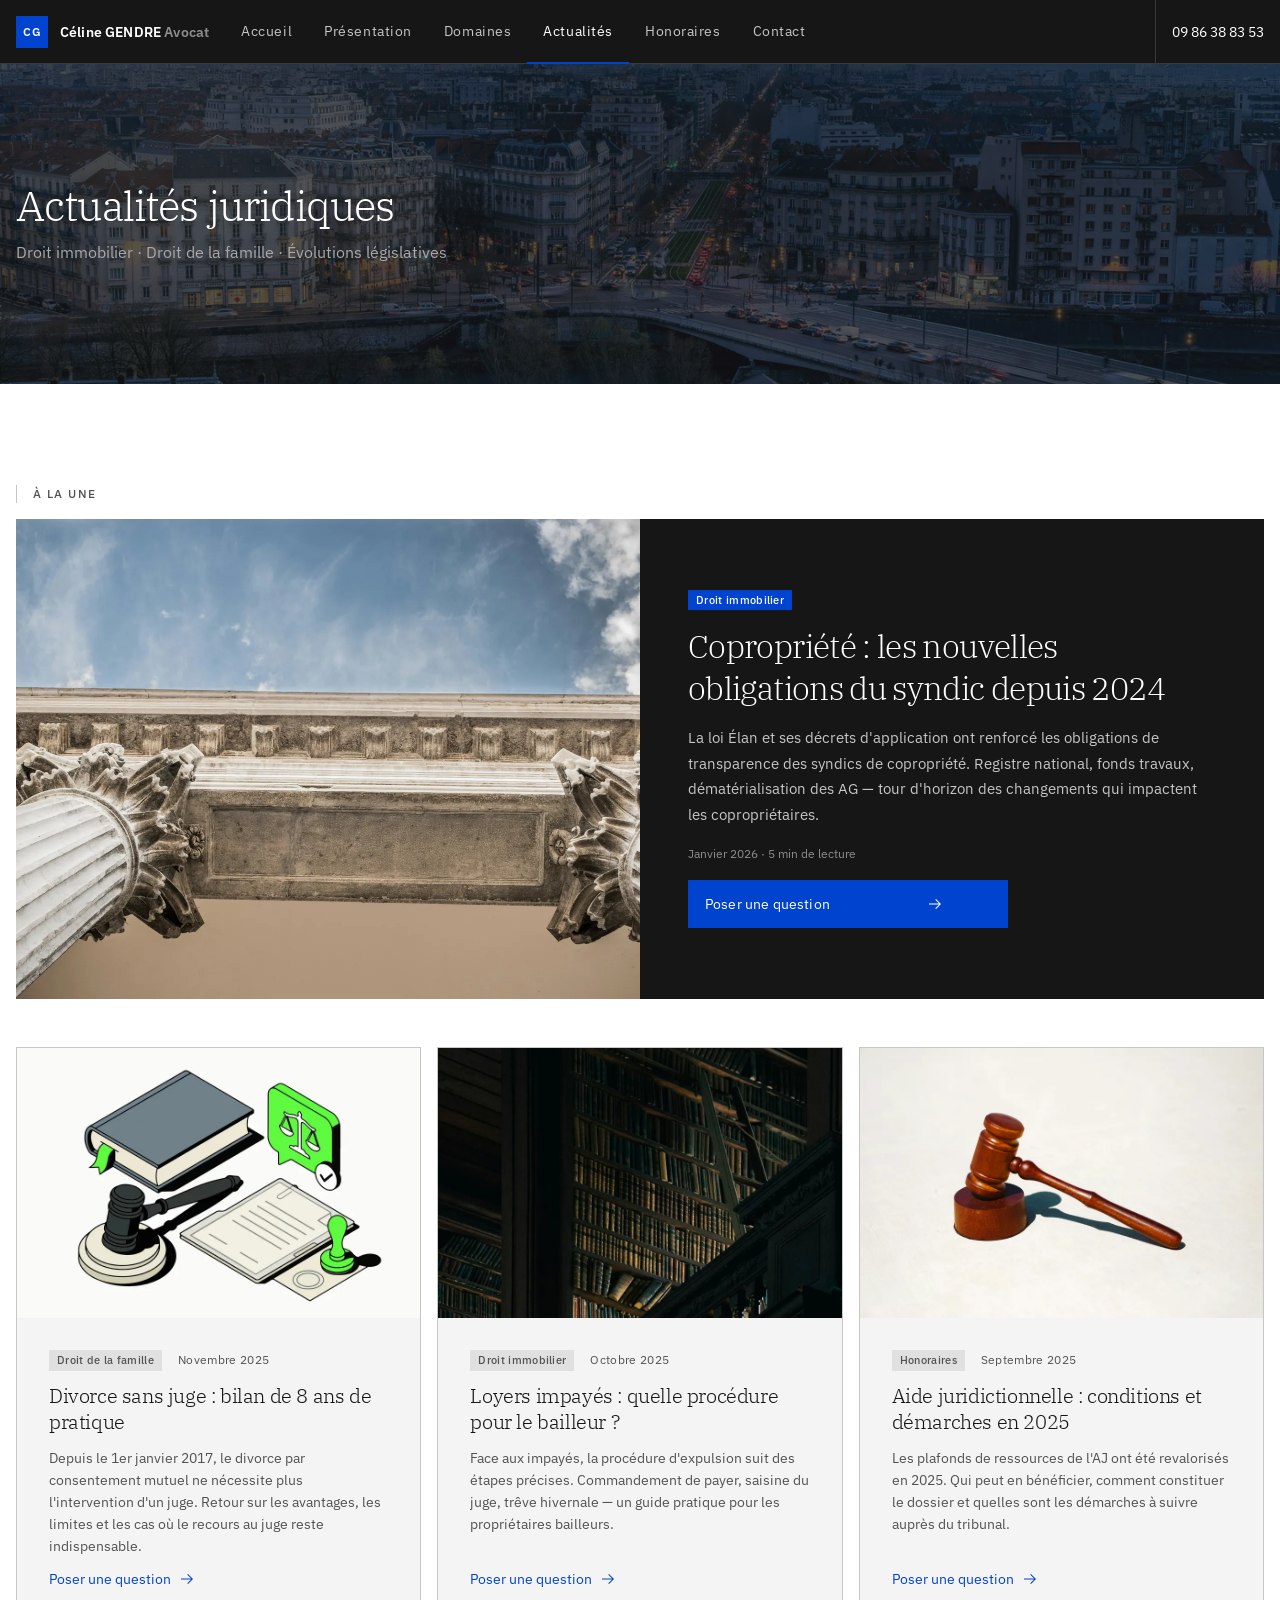
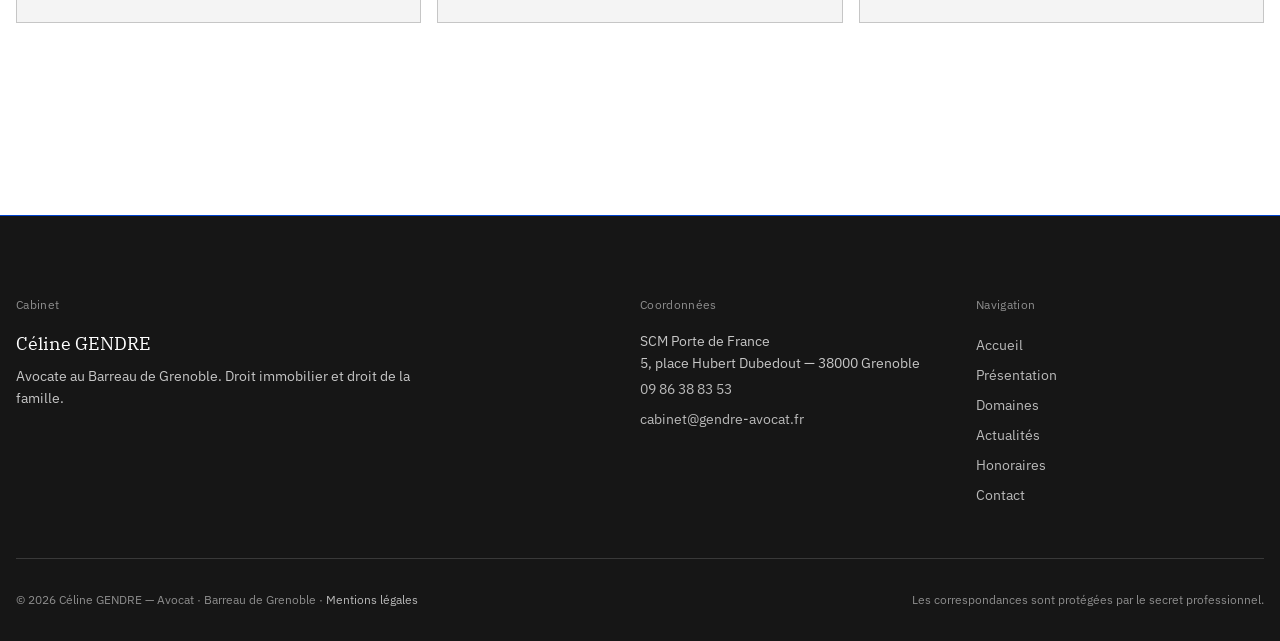
==== actualites.html @ 1b3a1e95 "fix(a11y): audit pass 2 — P0/P1/P2/P3 fixes [P0] carbon.css: .cds-footer__col h4 → h3 (footer headin" ====
<!DOCTYPE html>
<html lang="fr">
<head>
<meta charset="UTF-8" />
<meta name="viewport" content="width=device-width, initial-scale=1" />
<title>Actualités — Cabinet Céline GENDRE</title>
<meta name="description" content="Actualités juridiques du Cabinet Céline GENDRE : droit immobilier, droit de la famille, évolutions législatives." />
<link rel="canonical" href="https://gendre-avocat.fr/actualites.html" />
<meta property="og:type" content="website" />
<meta property="og:url" content="https://gendre-avocat.fr/actualites.html" />
<meta property="og:title" content="Actualités — Cabinet Céline GENDRE" />
<meta property="og:description" content="Actualités juridiques du Cabinet Céline GENDRE : droit immobilier, droit de la famille, évolutions législatives." />
<meta property="og:image" content="https://gendre-avocat.fr/assets/images/image-5.webp" />
<meta name="twitter:card" content="summary_large_image" />
<link rel="preload" as="image" href="assets/images/image-4.webp" fetchpriority="high" />
<link rel="stylesheet" href="assets/carbon.css" />
<style>
  .page-hero { position:relative; background-image:url('assets/images/image-4.webp'); background-size:cover; background-position:center; color:var(--text-on-color); min-height:320px; display:flex; align-items:center; padding:var(--sp-09) 0; }
  .page-hero::before { content:''; position:absolute; inset:0; background:rgba(22,22,22,0.72); /* overlay — pas de token disponible */ }
  .page-hero > .cds-container { position:relative; z-index:1; }
  @media (max-width:671px){ .page-hero { min-height:200px; } }
  .page-hero__title { font-family:'IBM Plex Serif', Georgia, serif; font-size: clamp(28px, 5vw, 42px); line-height:1.15; font-weight:300; color:var(--text-on-color); margin-bottom:var(--sp-03); }
  .page-hero__subtitle { font-size:16px; color:var(--text-placeholder); }

  /* ---- Liste articles ---- */
  .actu-section { padding: var(--sp-12) 0; }

  .actu-grid {
    display: grid;
    grid-template-columns: 1fr;
    gap: var(--sp-05);
  }
  @media (min-width: 672px) { .actu-grid { grid-template-columns: 1fr 1fr; } }
  @media (min-width: 1056px) { .actu-grid { grid-template-columns: repeat(3, 1fr); } }

  .actu-card {
    background: var(--layer-01);
    border: 1px solid var(--border-subtle);
    display: flex;
    flex-direction: column;
    text-decoration: none;
    color: var(--text-primary);
    transition: background-color 110ms cubic-bezier(0.2,0,.38,.9);
  }
  .actu-card:hover { background: var(--layer-hover-01); color: var(--text-primary); text-decoration: none; }

  .actu-card__img {
    width: 100%;
    aspect-ratio: 16/9;
    object-fit: cover;
    display: block;
  }
  .actu-card__body { padding: var(--sp-07); display: flex; flex-direction: column; flex: 1; gap: var(--sp-04); }
  .actu-card__meta {
    display: flex;
    align-items: center;
    gap: var(--sp-05);
    font-size: 12px;
    color: var(--text-secondary);
    letter-spacing: 0.32px;
  }
  .actu-card__tag {
    display: inline-block;
    padding: 2px var(--sp-03);
    background: var(--layer-selected-01);
    font-size: 11px;
    letter-spacing: 0.32px;
    color: var(--text-secondary);
    font-weight: 500;
  }
  .actu-card__title {
    font-family: 'IBM Plex Serif', Georgia, serif;
    font-size: 20px;
    font-weight: 300;
    line-height: 1.3;
    color: var(--text-primary);
  }
  .actu-card__excerpt {
    font-size: 14px;
    line-height: 22px;
    color: var(--text-secondary);
    flex: 1;
  }
  .actu-card__link {
    display: inline-flex;
    align-items: center;
    gap: var(--sp-03);
    font-size: 14px;
    color: var(--interactive);
    margin-top: auto;
  }
  .actu-card__link svg { transition: transform 110ms cubic-bezier(0.2,0,.38,.9); }
  .actu-card:hover .actu-card__link svg { transform: translateX(4px); }

  /* ---- Article vedette ---- */
  .actu-featured {
    background: var(--header-bg);
    color: var(--text-on-color);
    display: grid;
    grid-template-columns: 1fr;
    margin-bottom: var(--sp-09);
  }
  @media (min-width: 1056px) {
    .actu-featured { grid-template-columns: 1fr 1fr; }
  }
  .actu-featured__img { width: 100%; aspect-ratio: 4/3; object-fit: cover; display: block; }
  .actu-featured__body {
    padding: var(--sp-09);
    display: flex;
    flex-direction: column;
    gap: var(--sp-05);
    justify-content: center;
  }
  .actu-featured__tag {
    display: inline-block;
    padding: 2px var(--sp-03);
    background: var(--interactive);
    font-size: 11px;
    letter-spacing: 0.32px;
    color: var(--text-on-color);
    font-weight: 500;
    width: fit-content;
  }
  .actu-featured__title {
    font-family: 'IBM Plex Serif', Georgia, serif;
    font-size: clamp(22px, 3vw, 32px);
    font-weight: 300;
    line-height: 1.3;
    color: var(--text-on-color);
  }
  .actu-featured__excerpt { font-size: 15px; line-height: 1.7; color: var(--on-dark-mute); }
  .actu-featured__meta { font-size: 12px; color: var(--on-dark-subtle); }
</style>
</head>
<body>

<a href="#main-content" class="sr-only focusable">Aller au contenu principal</a>

<header class="cds-header">
  <div class="cds-header__inner">
    <a class="cds-header__brand" href="index.html">
      <span class="cds-header__brand-mark" aria-hidden="true"></span>
      <span>Céline GENDRE&nbsp;<span style="color:var(--on-dark-subtle);">Avocat</span></span>
    </a>
    <button class="cds-header__menu-toggle" data-menu-toggle aria-label="Menu" aria-expanded="false">
      <svg width="20" height="20" viewBox="0 0 32 32" fill="currentColor"><rect x="4" y="8" width="24" height="2"/><rect x="4" y="15" width="24" height="2"/><rect x="4" y="22" width="24" height="2"/></svg>
    </button>
    <nav class="cds-header__nav">
      <a href="index.html">Accueil</a>
      <a href="presentation.html">Présentation</a>
      <a href="domaines.html">Domaines</a>
      <a href="actualites.html" aria-current="page">Actualités</a>
      <a href="honoraires.html">Honoraires</a>
      <a href="contact.html">Contact</a>
    </nav>
    <div class="cds-header__spacer"></div>
    <a class="cds-header__action" href="tel:+33986388353"><span style="font-variant-numeric:tabular-nums;">09 86 38 83 53</span></a>
  </div>
</header>

<main id="main-content">

  <section class="page-hero">
    <div class="cds-container">
      <h1 class="page-hero__title">Actualités juridiques</h1>
      <p class="page-hero__subtitle">Droit immobilier · Droit de la famille · Évolutions législatives</p>
    </div>
  </section>

  <section class="actu-section">
    <div class="cds-container">
      <span class="cds-eyebrow">À la une</span>

      <!-- Article vedette -->
      <article class="actu-featured">
        <img class="actu-featured__img" src="assets/images/image-6.webp" alt="Réforme du droit de la copropriété" width="640" height="480" loading="eager" />
        <div class="actu-featured__body">
          <span class="actu-featured__tag">Droit immobilier</span>
          <h2 class="actu-featured__title">Copropriété : les nouvelles obligations du syndic depuis 2024</h2>
          <p class="actu-featured__excerpt">La loi Élan et ses décrets d'application ont renforcé les obligations de transparence des syndics de copropriété. Registre national, fonds travaux, dématérialisation des AG — tour d'horizon des changements qui impactent les copropriétaires.</p>
          <p class="actu-featured__meta">Janvier 2026 · 5 min de lecture</p>
          <a class="cds-btn cds-btn--primary" href="contact.html">
            Poser une question
            <svg class="cds-btn__icon" viewBox="0 0 32 32" fill="currentColor"><path d="M18 6l-1.43 1.39L24.15 15H4v2h20.15l-7.58 7.61L18 26l10-10z"/></svg>
          </a>
        </div>
      </article>

      <!-- Grille articles -->
      <div class="actu-grid">
        <article class="actu-card">
          <img class="actu-card__img" src="assets/images/image-1.webp" alt="Divorce par consentement mutuel" width="480" height="270" loading="lazy" />
          <div class="actu-card__body">
            <div class="actu-card__meta">
              <span class="actu-card__tag">Droit de la famille</span>
              <span>Novembre 2025</span>
            </div>
            <h3 class="actu-card__title">Divorce sans juge : bilan de 8 ans de pratique</h3>
            <p class="actu-card__excerpt">Depuis le 1er janvier 2017, le divorce par consentement mutuel ne nécessite plus l'intervention d'un juge. Retour sur les avantages, les limites et les cas où le recours au juge reste indispensable.</p>
            <a class="actu-card__link" href="contact.html">
              Poser une question
              <svg width="16" height="16" viewBox="0 0 32 32" fill="currentColor"><path d="M18 6l-1.43 1.39L24.15 15H4v2h20.15l-7.58 7.61L18 26l10-10z"/></svg>
            </a>
          </div>
        </article>

        <article class="actu-card">
          <img class="actu-card__img" src="assets/images/image-2.webp" alt="Loyers impayés et expulsion" width="480" height="270" loading="lazy" />
          <div class="actu-card__body">
            <div class="actu-card__meta">
              <span class="actu-card__tag">Droit immobilier</span>
              <span>Octobre 2025</span>
            </div>
            <h3 class="actu-card__title">Loyers impayés : quelle procédure pour le bailleur ?</h3>
            <p class="actu-card__excerpt">Face aux impayés, la procédure d'expulsion suit des étapes précises. Commandement de payer, saisine du juge, trêve hivernale — un guide pratique pour les propriétaires bailleurs.</p>
            <a class="actu-card__link" href="contact.html">
              Poser une question
              <svg width="16" height="16" viewBox="0 0 32 32" fill="currentColor"><path d="M18 6l-1.43 1.39L24.15 15H4v2h20.15l-7.58 7.61L18 26l10-10z"/></svg>
            </a>
          </div>
        </article>

        <article class="actu-card">
          <img class="actu-card__img" src="assets/images/image-7.webp" alt="Aide juridictionnelle" width="480" height="270" loading="lazy" />
          <div class="actu-card__body">
            <div class="actu-card__meta">
              <span class="actu-card__tag">Honoraires</span>
              <span>Septembre 2025</span>
            </div>
            <h3 class="actu-card__title">Aide juridictionnelle : conditions et démarches en 2025</h3>
            <p class="actu-card__excerpt">Les plafonds de ressources de l'AJ ont été revalorisés en 2025. Qui peut en bénéficier, comment constituer le dossier et quelles sont les démarches à suivre auprès du tribunal.</p>
            <a class="actu-card__link" href="contact.html">
              Poser une question
              <svg width="16" height="16" viewBox="0 0 32 32" fill="currentColor"><path d="M18 6l-1.43 1.39L24.15 15H4v2h20.15l-7.58 7.61L18 26l10-10z"/></svg>
            </a>
          </div>
        </article>
      </div>
    </div>
  </section>

</main>

<footer class="cds-footer">
  <div class="cds-container">
    <div class="cds-footer__grid">
      <div class="cds-footer__col">
        <h3>Cabinet</h3>
        <div class="cds-footer__brand-name">Céline GENDRE</div>
        <p class="cds-footer__tagline">Avocate au Barreau de Grenoble. Droit immobilier et droit de la famille.</p>
      </div>
      <div class="cds-footer__col">
        <h3>Coordonnées</h3>
        <ul>
          <li>SCM Porte de France</li>
          <li>5, place Hubert Dubedout — 38000 Grenoble</li>
          <li><a href="tel:+33986388353">09 86 38 83 53</a></li>
          <li><a href="mailto:cabinet@gendre-avocat.fr">cabinet@gendre-avocat.fr</a></li>
        </ul>
      </div>
      <div class="cds-footer__col">
        <h3>Navigation</h3>
        <nav aria-label="Navigation secondaire">
          <ul>
            <li><a href="index.html">Accueil</a></li>
            <li><a href="presentation.html">Présentation</a></li>
            <li><a href="domaines.html">Domaines</a></li>
            <li><a href="actualites.html">Actualités</a></li>
            <li><a href="honoraires.html">Honoraires</a></li>
            <li><a href="contact.html">Contact</a></li>
          </ul>
        </nav>
      </div>
    </div>
    <div class="cds-footer__bottom">
      <span>© 2026 Céline GENDRE — Avocat · Barreau de Grenoble · <a href="mentions-legales.html">Mentions légales</a></span>
      <span>Les correspondances sont protégées par le secret professionnel.</span>
    </div>
  </div>
</footer>

<script src="assets/site.js"></script>
</body>
</html>
---- assets/carbon.css ----
/* =========================================================
   IBM Carbon — tokens & primitives
   Cabinet Céline GENDRE — Avocat au Barreau de Grenoble
   ========================================================= */

/* IBM Plex — auto-hébergé (RGPD compliant, pas de dépendance Google) */
@font-face { font-family:'IBM Plex Sans';  src:url('fonts/ibm-plex-sans-300.woff2') format('woff2'); font-weight:300; font-style:normal; font-display:swap; }
@font-face { font-family:'IBM Plex Sans';  src:url('fonts/ibm-plex-sans-400.woff2') format('woff2'); font-weight:400; font-style:normal; font-display:swap; }
@font-face { font-family:'IBM Plex Sans';  src:url('fonts/ibm-plex-sans-500.woff2') format('woff2'); font-weight:500; font-style:normal; font-display:swap; }
@font-face { font-family:'IBM Plex Sans';  src:url('fonts/ibm-plex-sans-600.woff2') format('woff2'); font-weight:600; font-style:normal; font-display:swap; }
@font-face { font-family:'IBM Plex Serif'; src:url('fonts/ibm-plex-serif-300.woff2') format('woff2'); font-weight:300; font-style:normal; font-display:swap; }
@font-face { font-family:'IBM Plex Serif'; src:url('fonts/ibm-plex-serif-400.woff2') format('woff2'); font-weight:400; font-style:normal; font-display:swap; }
@font-face { font-family:'IBM Plex Serif'; src:url('fonts/ibm-plex-serif-500.woff2') format('woff2'); font-weight:500; font-style:normal; font-display:swap; }
@font-face { font-family:'IBM Plex Serif'; src:url('fonts/ibm-plex-serif-600.woff2') format('woff2'); font-weight:600; font-style:normal; font-display:swap; }
@font-face { font-family:'IBM Plex Mono';  src:url('fonts/ibm-plex-mono-400.woff2') format('woff2'); font-weight:400; font-style:normal; font-display:swap; }
@font-face { font-family:'IBM Plex Mono';  src:url('fonts/ibm-plex-mono-500.woff2') format('woff2'); font-weight:500; font-style:normal; font-display:swap; }

/* ---------- Reset minimal ---------- */
*,
*::before,
*::after { box-sizing: border-box; }

html { scroll-behavior: smooth; }

html, body { margin: 0; padding: 0; }

body {
  font-family: 'IBM Plex Sans', 'Helvetica Neue', Arial, sans-serif;
  font-size: 16px;
  line-height: 1.5;
  color: #161616;          /* $text-primary */
  background-color: #ffffff;
  -webkit-font-smoothing: antialiased;
  text-rendering: optimizeLegibility;
}

img { max-width: 100%; display: block; }

button { font-family: inherit; cursor: pointer; }

a { color: var(--interactive); text-decoration: none; }
a:hover { color: var(--interactive-hover); text-decoration: underline; }
a:visited { color: var(--interactive); } /* on garde l'interactif sobre, pas de violet */

/* Focus universel — Carbon style */
:focus-visible {
  outline: 2px solid var(--interactive);
  outline-offset: 0;
}

/* ---------- Tokens (custom props) ---------- */
:root {
  /* Couleurs */
  --background: #ffffff;
  --layer-01: #f4f4f4;
  --layer-02: #ffffff;
  --layer-hover-01: #e8e8e8;
  --layer-active-01: #c6c6c6;
  --layer-selected-01: #e0e0e0;
  --layer-selected-inverse: #393939;

  --text-primary: #161616;
  --text-secondary: #525252;
  --text-placeholder: #a8a8a8;
  --text-on-color: #ffffff;
  --text-disabled: #c6c6c6;

  --interactive: #0043ce;         /* Blue 70 — 7,06:1 sur blanc (WCAG AAA) */
  --interactive-hover: #002d9c;  /* Blue 80 */
  --interactive-active: #001d6c; /* Blue 90 */

  --border-subtle: #c6c6c6;
  --border-strong: #8d8d8d;
  --border-inverse: #161616;
  --border-interactive: #0043ce;

  --support-error: #da1e28;
  --support-success: #24a148;
  --support-warning: #f1c21b;
  --support-info: #0043ce;

  --header-bg: #161616;
  --header-border: #393939;

  /* Spacing — multiples de 8px (sauf 02/01 micro) */
  --sp-01: 2px;
  --sp-02: 4px;
  --sp-03: 8px;
  --sp-04: 12px;
  --sp-05: 16px;
  --sp-06: 24px;
  --sp-07: 32px;
  --sp-08: 40px;
  --sp-09: 48px;
  --sp-10: 64px;
  --sp-11: 80px;
  --sp-12: 96px;
  --sp-13: 160px;

  /* Texte sur fonds sombres */
  --on-dark-mute: #c6c6c6;
  --on-dark-subtle: #8d8d8d;

  /* Grid */
  --max-w: 1584px;

  /* Motion */
  --dur-fast-01: 70ms;
  --dur-fast-02: 110ms;
  --dur-mod-01: 150ms;
  --dur-mod-02: 240ms;
  --easing-standard: cubic-bezier(0.2, 0, 0.38, 0.9);
  --easing-entrance: cubic-bezier(0, 0, 0.38, 0.9);
  --easing-exit: cubic-bezier(0.2, 0, 1, 0.9);
}

/* ---------- Typographie tokens ---------- */
.t-label-01      { font-size: 12px; line-height: 16px; letter-spacing: 0.32px; font-weight: 400; }
.t-helper-01     { font-size: 12px; line-height: 16px; letter-spacing: 0.32px; font-weight: 400; color: var(--text-secondary); }
.t-body-c-01     { font-size: 14px; line-height: 18px; letter-spacing: 0.16px; font-weight: 400; }
.t-body-c-02     { font-size: 16px; line-height: 22px; letter-spacing: 0;      font-weight: 400; }
.t-body-01       { font-size: 14px; line-height: 20px; letter-spacing: 0.16px; font-weight: 400; }
.t-body-02       { font-size: 16px; line-height: 24px; letter-spacing: 0;      font-weight: 400; }
.t-heading-01    { font-size: 14px; line-height: 20px; letter-spacing: 0.16px; font-weight: 600; }
.t-heading-02    { font-size: 16px; line-height: 24px; letter-spacing: 0;      font-weight: 600; }
.t-heading-03    { font-size: 20px; line-height: 28px; letter-spacing: 0;      font-weight: 400; }
.t-heading-04    { font-size: 28px; line-height: 36px; letter-spacing: 0;      font-weight: 400; }
.t-heading-05    { font-size: 32px; line-height: 40px; letter-spacing: 0;      font-weight: 400; }
.t-heading-06    { font-size: 42px; line-height: 50px; letter-spacing: 0;      font-weight: 300; }
.t-heading-07    { font-size: 54px; line-height: 64px; letter-spacing: 0;      font-weight: 300; }
.t-display-01    { font-size: 42px; line-height: 50px; letter-spacing: 0;      font-weight: 300; }
.t-display-02    { font-size: 54px; line-height: 64px; letter-spacing: 0;      font-weight: 300; }

/* L'overline en label compact, façon Carbon */
.t-overline {
  font-size: 12px;
  letter-spacing: 0.32px;
  font-weight: 400;
  text-transform: none;
  color: var(--text-secondary);
}

/* Reset des h1..h6 — on s'appuie sur les classes ci-dessus */
h1, h2, h3, h4, h5, h6 {
  margin: 0;
  font-weight: 400;
  color: var(--text-primary);
}

p { margin: 0; line-height: 1.75; }

/* Titres serif — affinage éditorial global */
h1, h2, h3, h4, h5, h6,
.t-heading-04, .t-heading-05, .t-heading-06, .t-heading-07,
.t-display-01, .t-display-02 {
  letter-spacing: -0.02em;
}

/* ---------- Layout : grille 16 colonnes ---------- */
.cds-grid {
  width: 100%;
  max-width: var(--max-w);
  margin: 0 auto;
  padding: 0 var(--sp-05);
  display: grid;
  grid-template-columns: repeat(4, 1fr);
  column-gap: var(--sp-05);
}

@media (min-width: 672px) {
  .cds-grid {
    grid-template-columns: repeat(8, 1fr);
    padding: 0 var(--sp-05);
  }
}
@media (min-width: 1056px) {
  .cds-grid {
    grid-template-columns: repeat(16, 1fr);
    column-gap: var(--sp-07);
    padding: 0 var(--sp-05);
  }
}
@media (min-width: 1584px) {
  .cds-grid {
    padding: 0 var(--sp-07);
  }
}

/* Conteneur classique sans grille (sections de prose) */
.cds-container {
  width: 100%;
  max-width: var(--max-w);
  margin: 0 auto;
  padding: 0 var(--sp-05);
}
@media (min-width: 1584px) {
  .cds-container { padding: 0 var(--sp-07); }
}

/* ---------- Header ---------- */
.cds-header {
  position: sticky;
  top: 0;
  z-index: 50;
  background-color: var(--header-bg);
  color: #ffffff;
  height: 64px;
  display: flex;
  align-items: stretch;
  border-bottom: 1px solid var(--header-border);
}

.cds-header__inner {
  display: flex;
  align-items: stretch;
  width: 100%;
  max-width: var(--max-w);
  margin: 0 auto;
  padding: 0;
}

.cds-header__brand {
  display: flex;
  align-items: center;
  padding: 0 var(--sp-05);
  height: 64px;
  color: #ffffff;
  font-size: 14px;
  font-weight: 600;
  letter-spacing: 0.16px;
  text-decoration: none;
  white-space: nowrap;
}
.cds-header__brand:hover { color: #ffffff; text-decoration: none; background-color: #292929; }
.cds-header__brand-mark {
  display: inline-block;
  width: 32px;
  height: 32px;
  margin-right: var(--sp-04);
  background-color: var(--interactive);
  border: none;
  position: relative;
}
.cds-header__brand-mark::after {
  content: 'CG';
  position: absolute;
  inset: 0;
  display: flex;
  align-items: center;
  justify-content: center;
  font-size: 12px;
  letter-spacing: 0.5px;
  font-weight: 600;
  color: #ffffff;
}

.cds-header__nav {
  display: flex;
  align-items: stretch;
  gap: 0;
}

.cds-header__nav a {
  display: inline-flex;
  align-items: center;
  padding: 0 var(--sp-05);
  height: 64px;
  font-size: 14px;
  letter-spacing: 0.04em;
  color: #c6c6c6;
  text-decoration: none;
  border-bottom: 2px solid transparent;
  transition: background-color 150ms var(--easing-standard),
              color 150ms var(--easing-standard),
              opacity 150ms var(--easing-standard),
              border-color 150ms var(--easing-standard);
}
.cds-header__nav a:hover {
  background-color: #292929;
  color: #ffffff;
  text-decoration: none;
  opacity: 1;
}
.cds-header__nav a[aria-current="page"] {
  color: #ffffff;
  border-bottom-color: var(--interactive);
}

.cds-header__spacer { flex: 1; }

.cds-header__action {
  display: inline-flex;
  align-items: center;
  padding: 0 var(--sp-05);
  height: 64px;
  background-color: transparent;
  color: #ffffff;
  font-size: 14px;
  border: none;
  border-left: 1px solid var(--header-border);
  text-decoration: none;
}
.cds-header__action:hover {
  background-color: var(--interactive);
  color: #ffffff;
  text-decoration: none;
}

/* Menu mobile */
.cds-header__menu-toggle {
  display: none;
  align-items: center;
  justify-content: center;
  width: 64px;
  height: 64px;
  background: transparent;
  border: none;
  color: #ffffff;
  padding: 0;
}
.cds-header__menu-toggle:hover { background-color: #292929; }

@media (max-width: 671px) {
  .cds-header__action { display: none; }
}

@media (max-width: 1055px) {
  .cds-header__menu-toggle { display: inline-flex; }
  .cds-header__nav {
    position: absolute;
    top: 64px;
    left: 0;
    right: 0;
    flex-direction: column;
    background-color: var(--header-bg);
    border-bottom: 1px solid var(--header-border);
    display: none;
  }
  .cds-header__nav[data-open="true"] { display: flex; }
  .cds-header__nav a {
    height: 48px;
    border-bottom: 1px solid var(--header-border);
    padding: 0 var(--sp-05);
  }
  .cds-header__nav a[aria-current="page"] {
    border-bottom-color: var(--header-border);
    border-left: 4px solid var(--interactive);
    padding-left: var(--sp-04);
  }
}

/* ---------- Boutons ---------- */
.cds-btn {
  position: relative;
  display: inline-flex;
  align-items: center;
  justify-content: space-between;
  gap: var(--sp-07);
  min-height: 48px;
  padding: var(--sp-04) var(--sp-10) var(--sp-04) var(--sp-05);
  font-family: inherit;
  font-size: 14px;
  line-height: 18px;
  letter-spacing: 0.16px;
  font-weight: 400;
  border: 1px solid transparent;
  border-radius: 0;
  cursor: pointer;
  text-decoration: none;
  transition: background-color var(--dur-fast-01) var(--easing-standard),
              border-color var(--dur-fast-01) var(--easing-standard),
              color var(--dur-fast-01) var(--easing-standard);
  max-width: min(320px, 100%);
}
.cds-btn:hover { text-decoration: none; }

.cds-btn__icon {
  flex: 0 0 auto;
  width: 16px;
  height: 16px;
  margin-left: auto;
}

/* Primary */
.cds-btn--primary {
  background-color: var(--interactive);
  color: var(--text-on-color);
  border-color: var(--interactive);
}
.cds-btn--primary:hover { background-color: var(--interactive-hover); border-color: var(--interactive-hover); color: var(--text-on-color); }
.cds-btn--primary:active { background-color: var(--interactive-active); border-color: var(--interactive-active); }

/* Secondary */
.cds-btn--secondary {
  background-color: var(--layer-selected-inverse);
  color: var(--text-on-color);
  border-color: var(--layer-selected-inverse);
}
.cds-btn--secondary:hover { background-color: #4c4c4c; border-color: #4c4c4c; color: var(--text-on-color); }

/* Tertiary */
.cds-btn--tertiary {
  background-color: transparent;
  color: var(--interactive);
  border-color: var(--interactive);
}
.cds-btn--tertiary:hover { background-color: var(--interactive); color: var(--text-on-color); }

/* Ghost */
.cds-btn--ghost {
  background-color: transparent;
  color: var(--interactive);
  border-color: transparent;
  padding: var(--sp-04) var(--sp-05);
  justify-content: flex-start;
  gap: var(--sp-05);
}
.cds-btn--ghost:hover { background-color: var(--layer-hover-01); color: var(--interactive-hover); }

.cds-btn:focus-visible {
  outline: none;
  box-shadow: inset 0 0 0 1px var(--interactive), inset 0 0 0 2px #ffffff;
}

/* ---------- Tile / Card ---------- */
.cds-tile {
  background-color: var(--layer-01);
  border: 1px solid var(--border-subtle);
  border-radius: 0;
  padding: var(--sp-06);
  min-height: 64px;
  position: relative;
  display: flex;
  flex-direction: column;
}

a.cds-tile, button.cds-tile {
  text-decoration: none;
  color: var(--text-primary);
  text-align: left;
  width: 100%;
  cursor: pointer;
  transition: background-color var(--dur-fast-02) var(--easing-standard);
}
a.cds-tile:hover, button.cds-tile:hover {
  background-color: var(--layer-hover-01);
  color: var(--text-primary);
  text-decoration: none;
}

.cds-tile__eyebrow {
  font-size: 12px;
  line-height: 16px;
  letter-spacing: 0.32px;
  color: var(--text-secondary);
  margin-bottom: var(--sp-03);
}
.cds-tile__title {
  font-size: 20px;
  line-height: 28px;
  font-weight: 400;
  color: var(--text-primary);
  margin-bottom: var(--sp-05);
}
.cds-tile__body {
  font-size: 14px;
  line-height: 20px;
  color: var(--text-secondary);
  margin-bottom: var(--sp-06);
}
.cds-tile__cta {
  margin-top: auto;
  display: inline-flex;
  align-items: center;
  gap: var(--sp-03);
  font-size: 14px;
  color: var(--interactive);
}

/* Message d'erreur de champ */
.cds-field-error {
  display: block;
  font-size: 12px;
  line-height: 16px;
  letter-spacing: 0.32px;
  color: var(--support-error);
  margin-top: var(--sp-02);
  min-height: 16px;
}

/* ---------- Inputs ---------- */
.cds-field { display: flex; flex-direction: column; gap: var(--sp-03); margin-bottom: var(--sp-06); }
.cds-field__label {
  font-size: 12px;
  line-height: 16px;
  letter-spacing: 0.32px;
  color: var(--text-secondary);
}
.cds-input,
.cds-textarea {
  width: 100%;
  background-color: var(--layer-01);
  border: none;
  border-bottom: 1px solid var(--border-strong);
  border-radius: 0;
  padding: 0 var(--sp-05);
  height: 48px;
  font-family: inherit;
  font-size: 14px;
  line-height: 18px;
  color: var(--text-primary);
  transition: background-color var(--dur-fast-02) var(--easing-standard),
              border-color var(--dur-fast-02) var(--easing-standard);
}
.cds-textarea {
  height: auto;
  min-height: 144px;
  padding: var(--sp-04) var(--sp-05);
  resize: vertical;
}
.cds-input::placeholder,
.cds-textarea::placeholder { color: var(--text-placeholder); }
.cds-input:hover,
.cds-textarea:hover { background-color: var(--layer-hover-01); }
.cds-input:focus,
.cds-textarea:focus {
  outline: none;
  background-color: var(--layer-01);
  border-bottom-color: var(--interactive);
  box-shadow: inset 0 -1px 0 0 var(--interactive);
}

/* ---------- Footer ---------- */
.cds-footer {
  background-color: #161616;
  color: #c6c6c6;
  padding: var(--sp-11) 0 var(--sp-07);
  margin-top: var(--sp-12);
  border-top: 1px solid var(--interactive);
}
.cds-footer a { color: #ffffff; opacity: 0.7; transition: opacity 150ms var(--easing-standard); }
.cds-footer a:hover { color: #ffffff; text-decoration: underline; opacity: 1; }

.cds-footer__grid {
  display: grid;
  grid-template-columns: 1fr;
  gap: var(--sp-07);
  padding-bottom: var(--sp-09);
  border-bottom: 1px solid var(--layer-selected-inverse);
}
@media (min-width: 672px) {
  .cds-footer__grid { grid-template-columns: 2fr 1fr 1fr; gap: var(--sp-09); }
}

.cds-footer__col h3 {
  font-size: 12px;
  letter-spacing: 0.32px;
  color: var(--on-dark-subtle);
  font-weight: 400;
  margin-bottom: var(--sp-05);
}
.cds-footer__col p,
.cds-footer__col li {
  font-size: 14px;
  line-height: 22px;
  color: var(--on-dark-mute);
}
.cds-footer__col ul { list-style: none; padding: 0; margin: 0; display: flex; flex-direction: column; gap: 0; }
.cds-footer__col li a { display: inline-block; padding: var(--sp-02) 0; line-height: 22px; }

.cds-footer__brand-name {
  color: #ffffff;
  font-size: 18px;
  font-weight: 400;
  letter-spacing: 0;
  margin-bottom: var(--sp-03);
  font-family: 'IBM Plex Serif', Georgia, serif;
}
.cds-footer__tagline {
  color: var(--on-dark-subtle);
  font-size: 14px;
  margin-bottom: var(--sp-06);
  max-width: 420px;
}

.cds-footer__bottom {
  padding-top: var(--sp-07);
  display: flex;
  flex-direction: column;
  gap: var(--sp-05);
  font-size: 12px;
  color: var(--on-dark-subtle);
}
@media (min-width: 672px) {
  .cds-footer__bottom { flex-direction: row; justify-content: space-between; align-items: center; }
}

/* ---------- Sections utilitaires ---------- */
.cds-section { padding: var(--sp-12) 0; }
.cds-section--sm { padding: var(--sp-10) 0; }
.cds-section--alt { background-color: var(--layer-01); }

.cds-eyebrow {
  display: inline-block;
  font-size: 12px;
  letter-spacing: 0.12em;
  text-transform: uppercase;
  color: var(--text-secondary);
  margin-bottom: var(--sp-05);
  padding-left: var(--sp-05);
  border-left: 1px solid var(--border-subtle);
  font-weight: 500;
}

/* Lien "voir plus" Carbon style avec flèche */
.cds-arrow-link {
  display: inline-flex;
  align-items: center;
  gap: var(--sp-04);
  color: var(--interactive);
  font-size: 14px;
  text-decoration: none;
}
.cds-arrow-link:hover { color: var(--interactive-hover); text-decoration: underline; }
.cds-arrow-link svg { transition: transform var(--dur-fast-02) var(--easing-standard); }
.cds-arrow-link:hover svg { transform: translateX(4px); }

/* Liste de définition Carbon-like */
.cds-deflist {
  display: grid;
  grid-template-columns: 1fr;
  border-top: 1px solid var(--border-subtle);
}
.cds-deflist > div {
  display: grid;
  grid-template-columns: 1fr;
  gap: var(--sp-03);
  padding: var(--sp-06) 0;
  border-bottom: 1px solid var(--border-subtle);
}
@media (min-width: 672px) {
  .cds-deflist > div { grid-template-columns: 200px 1fr; gap: var(--sp-07); }
}
.cds-deflist dt {
  font-size: 12px;
  letter-spacing: 0.32px;
  color: var(--text-secondary);
}
.cds-deflist dd {
  margin: 0;
  font-size: 16px;
  line-height: 24px;
  color: var(--text-primary);
}

/* ---------- Ancres — scroll-margin pour header sticky 64px ---------- */
[id] { scroll-margin-top: 80px; }

/* ---------- Reduced motion — désactive toutes les transitions ---------- */
@media (prefers-reduced-motion: reduce) {
  *,
  *::before,
  *::after {
    animation-duration: 0.01ms !important;
    animation-iteration-count: 1 !important;
    transition-duration: 0.01ms !important;
    scroll-behavior: auto !important;
  }
}

/* ---------- Accessibilité ---------- */
.sr-only {
  position: absolute; width: 1px; height: 1px;
  padding: 0; margin: -1px; overflow: hidden;
  clip: rect(0,0,0,0); white-space: nowrap; border: 0;
}
.sr-only.focusable:focus {
  position: static; width: auto; height: auto;
  overflow: visible; clip: auto; white-space: normal;
}

/* ---------- Animations site ---------- */

@keyframes hero-in {
  from { opacity: 0; transform: translateY(14px); }
  to   { opacity: 1; transform: translateY(0); }
}
.hero__eyebrow       { animation: hero-in 540ms var(--easing-entrance) both; }
.hero__title         { animation: hero-in 600ms 70ms  var(--easing-entrance) both; }
.hero__subtitle      { animation: hero-in 580ms 160ms var(--easing-entrance) both; }
.hero__actions       { animation: hero-in 560ms 250ms var(--easing-entrance) both; }
.page-hero__title    { animation: hero-in 560ms 60ms  var(--easing-entrance) both; }
.page-hero__subtitle { animation: hero-in 540ms 140ms var(--easing-entrance) both; }

.js-reveal {
  opacity: 0;
  transform: translateY(18px);
  transition: opacity 440ms var(--easing-entrance),
              transform 440ms var(--easing-entrance);
}
.js-reveal.is-visible { opacity: 1; transform: translateY(0); }

/* Scroll-driven hero parallax — progressive enhancement */
@supports (animation-timeline: scroll()) {
  @keyframes hero-px { to { background-position: center 26%; } }
  .hero, .page-hero {
    animation: hero-px linear both;
    animation-timeline: scroll(root);
    animation-range: 0 55vh;
  }
}
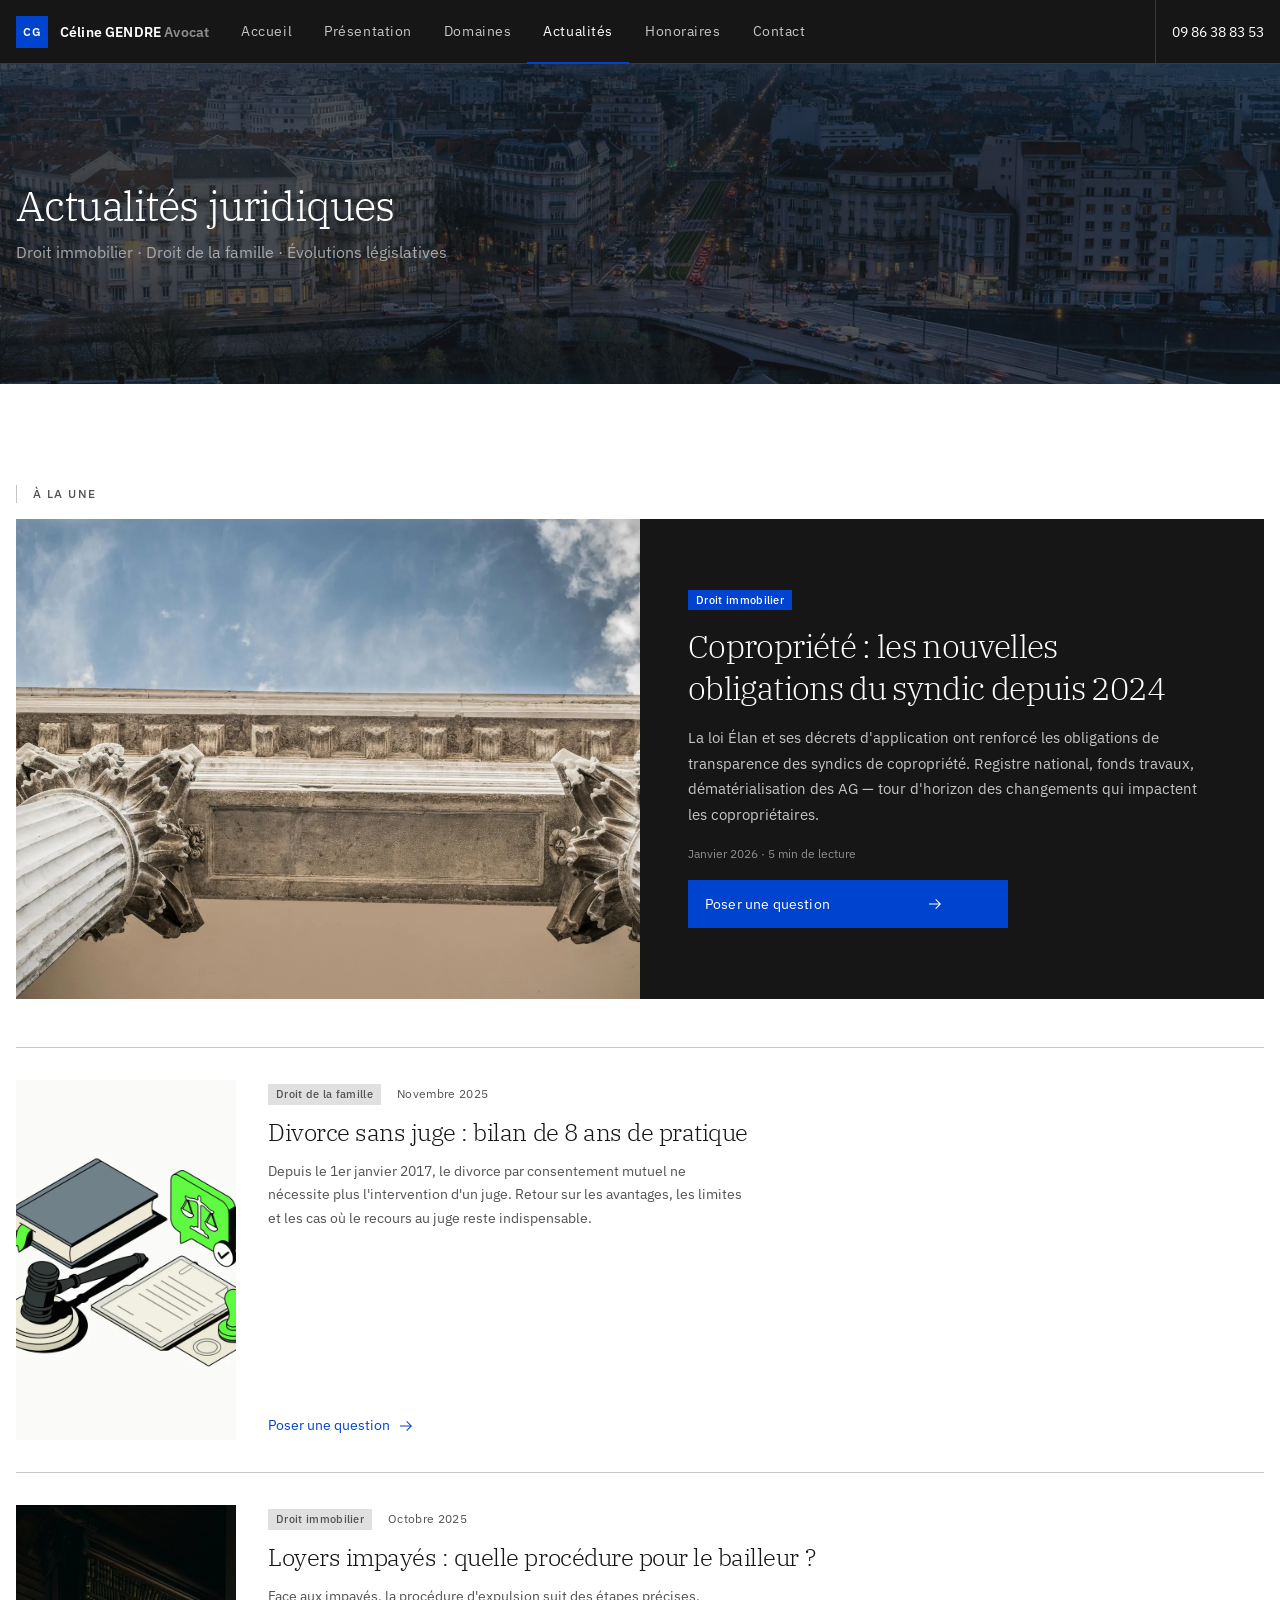
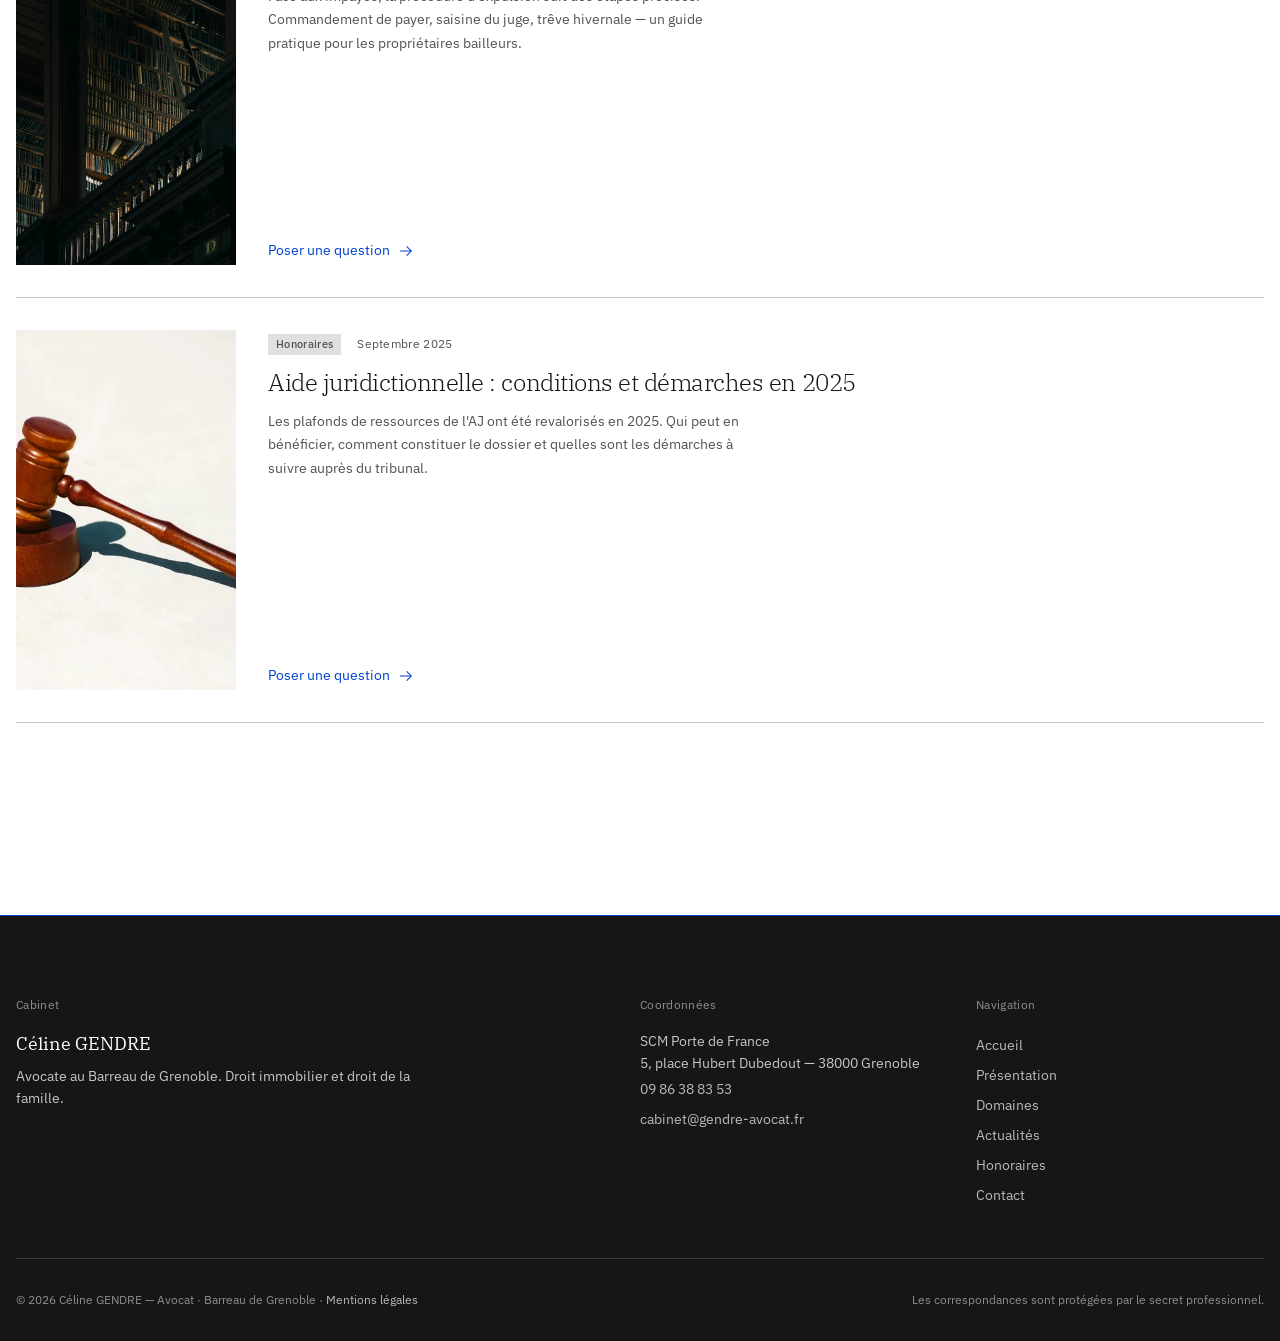
==== commit da9a5455: "feat(taste): editorial list, dark CTA banner, button tactile feedback - actualites.html: replace ban" ====
--- a/actualites.html
+++ b/actualites.html
@@ -16,7 +16,7 @@
 <link rel="stylesheet" href="assets/carbon.css" />
 <style>
   .page-hero { position:relative; background-image:url('assets/images/image-4.webp'); background-size:cover; background-position:center; color:var(--text-on-color); min-height:320px; display:flex; align-items:center; padding:var(--sp-09) 0; }
-  .page-hero::before { content:''; position:absolute; inset:0; background:rgba(22,22,22,0.72); /* overlay — pas de token disponible */ }
+  .page-hero::before { content:''; position:absolute; inset:0; background:var(--overlay-dark); }
   .page-hero > .cds-container { position:relative; z-index:1; }
   @media (max-width:671px){ .page-hero { min-height:200px; } }
   .page-hero__title { font-family:'IBM Plex Serif', Georgia, serif; font-size: clamp(28px, 5vw, 42px); line-height:1.15; font-weight:300; color:var(--text-on-color); margin-bottom:var(--sp-03); }
@@ -25,33 +25,56 @@
   /* ---- Liste articles ---- */
   .actu-section { padding: var(--sp-12) 0; }
 
+  /* ---- Liste éditoriale (remplace le 3-col card grid) ---- */
   .actu-grid {
-    display: grid;
-    grid-template-columns: 1fr;
-    gap: var(--sp-05);
-  }
-  @media (min-width: 672px) { .actu-grid { grid-template-columns: 1fr 1fr; } }
-  @media (min-width: 1056px) { .actu-grid { grid-template-columns: repeat(3, 1fr); } }
-
-  .actu-card {
-    background: var(--layer-01);
-    border: 1px solid var(--border-subtle);
     display: flex;
     flex-direction: column;
-    text-decoration: none;
+  }
+
+  .actu-article {
+    display: grid;
+    grid-template-columns: 220px 1fr;
+    gap: var(--sp-07);
+    padding: var(--sp-07) 0;
+    border-top: 1px solid var(--border-subtle);
     color: var(--text-primary);
-    transition: background-color 110ms cubic-bezier(0.2,0,.38,.9);
-  }
-  .actu-card:hover { background: var(--layer-hover-01); color: var(--text-primary); text-decoration: none; }
-
-  .actu-card__img {
+    position: relative;
+    transition: background-color 180ms cubic-bezier(0.16, 1, 0.3, 1);
+  }
+  .actu-article:last-child { border-bottom: 1px solid var(--border-subtle); }
+  .actu-article:hover { background: var(--layer-01); color: var(--text-primary); }
+  @media (max-width: 671px) {
+    .actu-article { grid-template-columns: 1fr; gap: var(--sp-05); }
+  }
+
+  /* accent line gauche */
+  .actu-article::before {
+    content: '';
+    position: absolute;
+    left: 0; top: 0; bottom: 0;
+    width: 0;
+    background: var(--interactive);
+    transition: width 180ms cubic-bezier(0.16, 1, 0.3, 1);
+    pointer-events: none;
+  }
+  .actu-article:hover::before { width: 2px; }
+
+  .actu-article__thumb {
     width: 100%;
-    aspect-ratio: 16/9;
+    aspect-ratio: 4/3;
     object-fit: cover;
     display: block;
   }
-  .actu-card__body { padding: var(--sp-07); display: flex; flex-direction: column; flex: 1; gap: var(--sp-04); }
-  .actu-card__meta {
+  @media (max-width: 671px) { .actu-article__thumb { aspect-ratio: 16/9; } }
+
+  .actu-article__content {
+    display: flex;
+    flex-direction: column;
+    gap: var(--sp-04);
+    padding: var(--sp-02) 0;
+  }
+
+  .actu-article__meta {
     display: flex;
     align-items: center;
     gap: var(--sp-05);
@@ -59,7 +82,7 @@
     color: var(--text-secondary);
     letter-spacing: 0.32px;
   }
-  .actu-card__tag {
+  .actu-article__tag {
     display: inline-block;
     padding: 2px var(--sp-03);
     background: var(--layer-selected-01);
@@ -68,29 +91,37 @@
     color: var(--text-secondary);
     font-weight: 500;
   }
-  .actu-card__title {
+  .actu-article__title {
     font-family: 'IBM Plex Serif', Georgia, serif;
-    font-size: 20px;
+    font-size: clamp(18px, 2vw, 24px);
     font-weight: 300;
     line-height: 1.3;
     color: var(--text-primary);
   }
-  .actu-card__excerpt {
+  .actu-article__excerpt {
     font-size: 14px;
-    line-height: 22px;
+    line-height: 1.7;
     color: var(--text-secondary);
     flex: 1;
-  }
-  .actu-card__link {
+    max-width: 60ch;
+  }
+  .actu-article__cta {
     display: inline-flex;
     align-items: center;
     gap: var(--sp-03);
     font-size: 14px;
     color: var(--interactive);
     margin-top: auto;
-  }
-  .actu-card__link svg { transition: transform 110ms cubic-bezier(0.2,0,.38,.9); }
-  .actu-card:hover .actu-card__link svg { transform: translateX(4px); }
+    position: relative;
+  }
+  /* stretched link — toute la ligne est cliquable */
+  .actu-article__cta::after {
+    content: '';
+    position: absolute;
+    inset: 0;
+  }
+  .actu-article__cta svg { transition: transform 110ms var(--easing-standard); }
+  .actu-article:hover .actu-article__cta svg { transform: translateX(4px); }
 
   /* ---- Article vedette ---- */
   .actu-featured {
@@ -145,7 +176,7 @@
     <button class="cds-header__menu-toggle" data-menu-toggle aria-label="Menu" aria-expanded="false">
       <svg width="20" height="20" viewBox="0 0 32 32" fill="currentColor"><rect x="4" y="8" width="24" height="2"/><rect x="4" y="15" width="24" height="2"/><rect x="4" y="22" width="24" height="2"/></svg>
     </button>
-    <nav class="cds-header__nav">
+    <nav class="cds-header__nav" aria-label="Navigation principale">
       <a href="index.html">Accueil</a>
       <a href="presentation.html">Présentation</a>
       <a href="domaines.html">Domaines</a>
@@ -186,50 +217,50 @@
         </div>
       </article>
 
-      <!-- Grille articles -->
+      <!-- Liste éditoriale -->
       <div class="actu-grid">
-        <article class="actu-card">
-          <img class="actu-card__img" src="assets/images/image-1.webp" alt="Divorce par consentement mutuel" width="480" height="270" loading="lazy" />
-          <div class="actu-card__body">
-            <div class="actu-card__meta">
-              <span class="actu-card__tag">Droit de la famille</span>
+        <article class="actu-article">
+          <img class="actu-article__thumb" src="assets/images/image-1.webp" alt="Divorce par consentement mutuel" width="480" height="360" loading="lazy" />
+          <div class="actu-article__content">
+            <div class="actu-article__meta">
+              <span class="actu-article__tag">Droit de la famille</span>
               <span>Novembre 2025</span>
             </div>
-            <h3 class="actu-card__title">Divorce sans juge : bilan de 8 ans de pratique</h3>
-            <p class="actu-card__excerpt">Depuis le 1er janvier 2017, le divorce par consentement mutuel ne nécessite plus l'intervention d'un juge. Retour sur les avantages, les limites et les cas où le recours au juge reste indispensable.</p>
-            <a class="actu-card__link" href="contact.html">
+            <h3 class="actu-article__title">Divorce sans juge : bilan de 8 ans de pratique</h3>
+            <p class="actu-article__excerpt">Depuis le 1er janvier 2017, le divorce par consentement mutuel ne nécessite plus l'intervention d'un juge. Retour sur les avantages, les limites et les cas où le recours au juge reste indispensable.</p>
+            <a class="actu-article__cta" href="contact.html">
               Poser une question
               <svg width="16" height="16" viewBox="0 0 32 32" fill="currentColor"><path d="M18 6l-1.43 1.39L24.15 15H4v2h20.15l-7.58 7.61L18 26l10-10z"/></svg>
             </a>
           </div>
         </article>
 
-        <article class="actu-card">
-          <img class="actu-card__img" src="assets/images/image-2.webp" alt="Loyers impayés et expulsion" width="480" height="270" loading="lazy" />
-          <div class="actu-card__body">
-            <div class="actu-card__meta">
-              <span class="actu-card__tag">Droit immobilier</span>
+        <article class="actu-article">
+          <img class="actu-article__thumb" src="assets/images/image-2.webp" alt="Loyers impayés et expulsion" width="480" height="360" loading="lazy" />
+          <div class="actu-article__content">
+            <div class="actu-article__meta">
+              <span class="actu-article__tag">Droit immobilier</span>
               <span>Octobre 2025</span>
             </div>
-            <h3 class="actu-card__title">Loyers impayés : quelle procédure pour le bailleur ?</h3>
-            <p class="actu-card__excerpt">Face aux impayés, la procédure d'expulsion suit des étapes précises. Commandement de payer, saisine du juge, trêve hivernale — un guide pratique pour les propriétaires bailleurs.</p>
-            <a class="actu-card__link" href="contact.html">
+            <h3 class="actu-article__title">Loyers impayés : quelle procédure pour le bailleur ?</h3>
+            <p class="actu-article__excerpt">Face aux impayés, la procédure d'expulsion suit des étapes précises. Commandement de payer, saisine du juge, trêve hivernale — un guide pratique pour les propriétaires bailleurs.</p>
+            <a class="actu-article__cta" href="contact.html">
               Poser une question
               <svg width="16" height="16" viewBox="0 0 32 32" fill="currentColor"><path d="M18 6l-1.43 1.39L24.15 15H4v2h20.15l-7.58 7.61L18 26l10-10z"/></svg>
             </a>
           </div>
         </article>
 
-        <article class="actu-card">
-          <img class="actu-card__img" src="assets/images/image-7.webp" alt="Aide juridictionnelle" width="480" height="270" loading="lazy" />
-          <div class="actu-card__body">
-            <div class="actu-card__meta">
-              <span class="actu-card__tag">Honoraires</span>
+        <article class="actu-article">
+          <img class="actu-article__thumb" src="assets/images/image-7.webp" alt="Aide juridictionnelle" width="480" height="360" loading="lazy" />
+          <div class="actu-article__content">
+            <div class="actu-article__meta">
+              <span class="actu-article__tag">Honoraires</span>
               <span>Septembre 2025</span>
             </div>
-            <h3 class="actu-card__title">Aide juridictionnelle : conditions et démarches en 2025</h3>
-            <p class="actu-card__excerpt">Les plafonds de ressources de l'AJ ont été revalorisés en 2025. Qui peut en bénéficier, comment constituer le dossier et quelles sont les démarches à suivre auprès du tribunal.</p>
-            <a class="actu-card__link" href="contact.html">
+            <h3 class="actu-article__title">Aide juridictionnelle : conditions et démarches en 2025</h3>
+            <p class="actu-article__excerpt">Les plafonds de ressources de l'AJ ont été revalorisés en 2025. Qui peut en bénéficier, comment constituer le dossier et quelles sont les démarches à suivre auprès du tribunal.</p>
+            <a class="actu-article__cta" href="contact.html">
               Poser une question
               <svg width="16" height="16" viewBox="0 0 32 32" fill="currentColor"><path d="M18 6l-1.43 1.39L24.15 15H4v2h20.15l-7.58 7.61L18 26l10-10z"/></svg>
             </a>
--- a/assets/carbon.css
+++ b/assets/carbon.css
@@ -28,8 +28,8 @@
   font-family: 'IBM Plex Sans', 'Helvetica Neue', Arial, sans-serif;
   font-size: 16px;
   line-height: 1.5;
-  color: #161616;          /* $text-primary */
-  background-color: #ffffff;
+  color: var(--text-primary);
+  background-color: var(--background);
   -webkit-font-smoothing: antialiased;
   text-rendering: optimizeLegibility;
 }
@@ -100,6 +100,13 @@
   /* Texte sur fonds sombres */
   --on-dark-mute: #c6c6c6;
   --on-dark-subtle: #8d8d8d;
+
+  /* Overlays */
+  --overlay-dark: rgba(22, 22, 22, 0.72);
+
+  /* Header interaction */
+  --header-hover: var(--header-hover);
+  --btn-secondary-hover: #4c4c4c;
 
   /* Grid */
   --max-w: 1584px;
@@ -231,7 +238,7 @@
   text-decoration: none;
   white-space: nowrap;
 }
-.cds-header__brand:hover { color: #ffffff; text-decoration: none; background-color: #292929; }
+.cds-header__brand:hover { color: #ffffff; text-decoration: none; background-color: var(--header-hover); }
 .cds-header__brand-mark {
   display: inline-block;
   width: 32px;
@@ -276,7 +283,7 @@
               border-color 150ms var(--easing-standard);
 }
 .cds-header__nav a:hover {
-  background-color: #292929;
+  background-color: var(--header-hover);
   color: #ffffff;
   text-decoration: none;
   opacity: 1;
@@ -318,10 +325,15 @@
   color: #ffffff;
   padding: 0;
 }
-.cds-header__menu-toggle:hover { background-color: #292929; }
+.cds-header__menu-toggle:hover { background-color: var(--header-hover); }
 
 @media (max-width: 671px) {
-  .cds-header__action { display: none; }
+  .cds-header__action {
+    padding: 0 var(--sp-03);
+    font-size: 12px;
+    letter-spacing: -0.01em;
+    border-left: none;
+  }
 }
 
 @media (max-width: 1055px) {
@@ -369,10 +381,12 @@
   text-decoration: none;
   transition: background-color var(--dur-fast-01) var(--easing-standard),
               border-color var(--dur-fast-01) var(--easing-standard),
-              color var(--dur-fast-01) var(--easing-standard);
+              color var(--dur-fast-01) var(--easing-standard),
+              transform 100ms var(--easing-standard);
   max-width: min(320px, 100%);
 }
 .cds-btn:hover { text-decoration: none; }
+.cds-btn:active { transform: scale(0.98); }
 
 .cds-btn__icon {
   flex: 0 0 auto;
@@ -396,7 +410,7 @@
   color: var(--text-on-color);
   border-color: var(--layer-selected-inverse);
 }
-.cds-btn--secondary:hover { background-color: #4c4c4c; border-color: #4c4c4c; color: var(--text-on-color); }
+.cds-btn--secondary:hover { background-color: var(--btn-secondary-hover); border-color: var(--btn-secondary-hover); color: var(--text-on-color); }
 
 /* Tertiary */
 .cds-btn--tertiary {
@@ -416,6 +430,11 @@
   gap: var(--sp-05);
 }
 .cds-btn--ghost:hover { background-color: var(--layer-hover-01); color: var(--interactive-hover); }
+
+/* a:visited (0,1,1) beat .cds-btn--primary (0,1,0) — compound selectors restore correct text color */
+a.cds-btn--primary:link, a.cds-btn--primary:visited { color: var(--text-on-color); }
+a.cds-btn--secondary:link, a.cds-btn--secondary:visited { color: var(--text-on-color); }
+a.cds-header__action:link, a.cds-header__action:visited { color: #ffffff; }
 
 .cds-btn:focus-visible {
   outline: none;
@@ -532,7 +551,7 @@
 
 /* ---------- Footer ---------- */
 .cds-footer {
-  background-color: #161616;
+  background-color: var(--header-bg);
   color: #c6c6c6;
   padding: var(--sp-11) 0 var(--sp-07);
   margin-top: var(--sp-12);
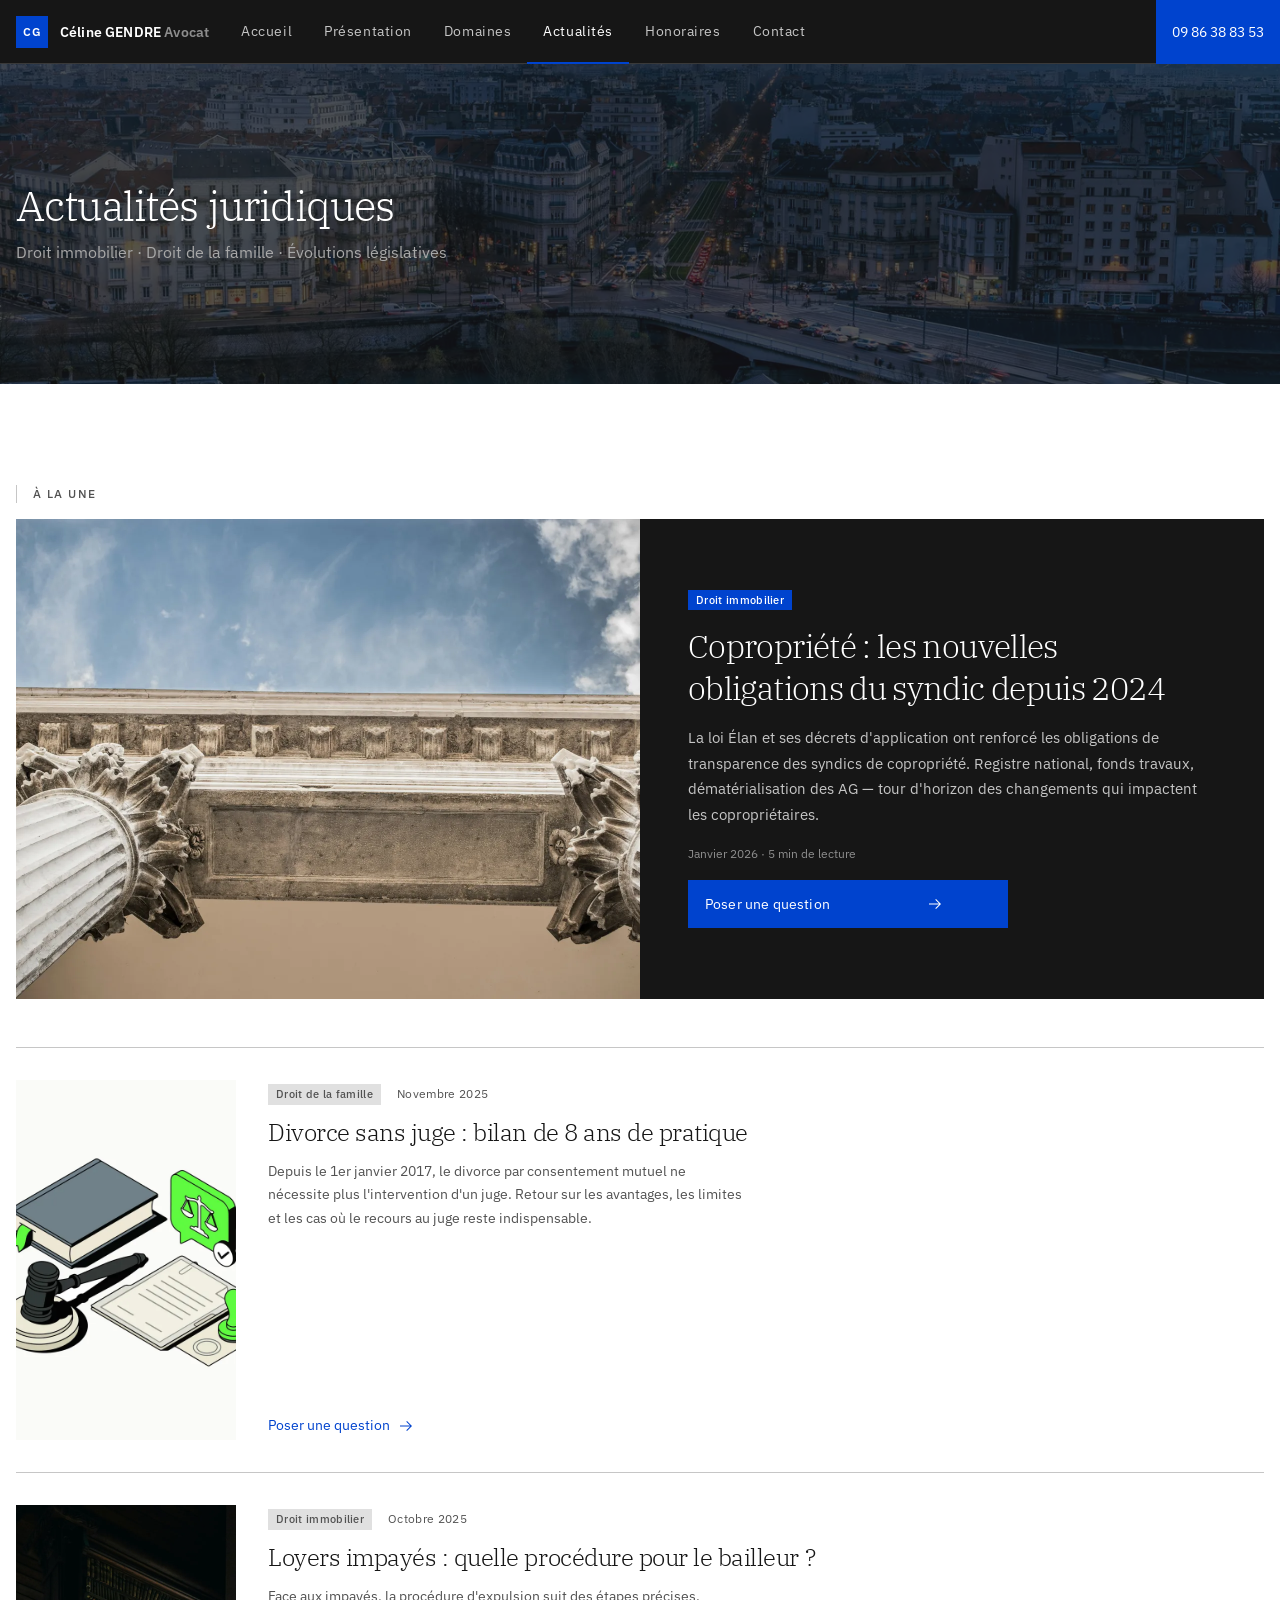
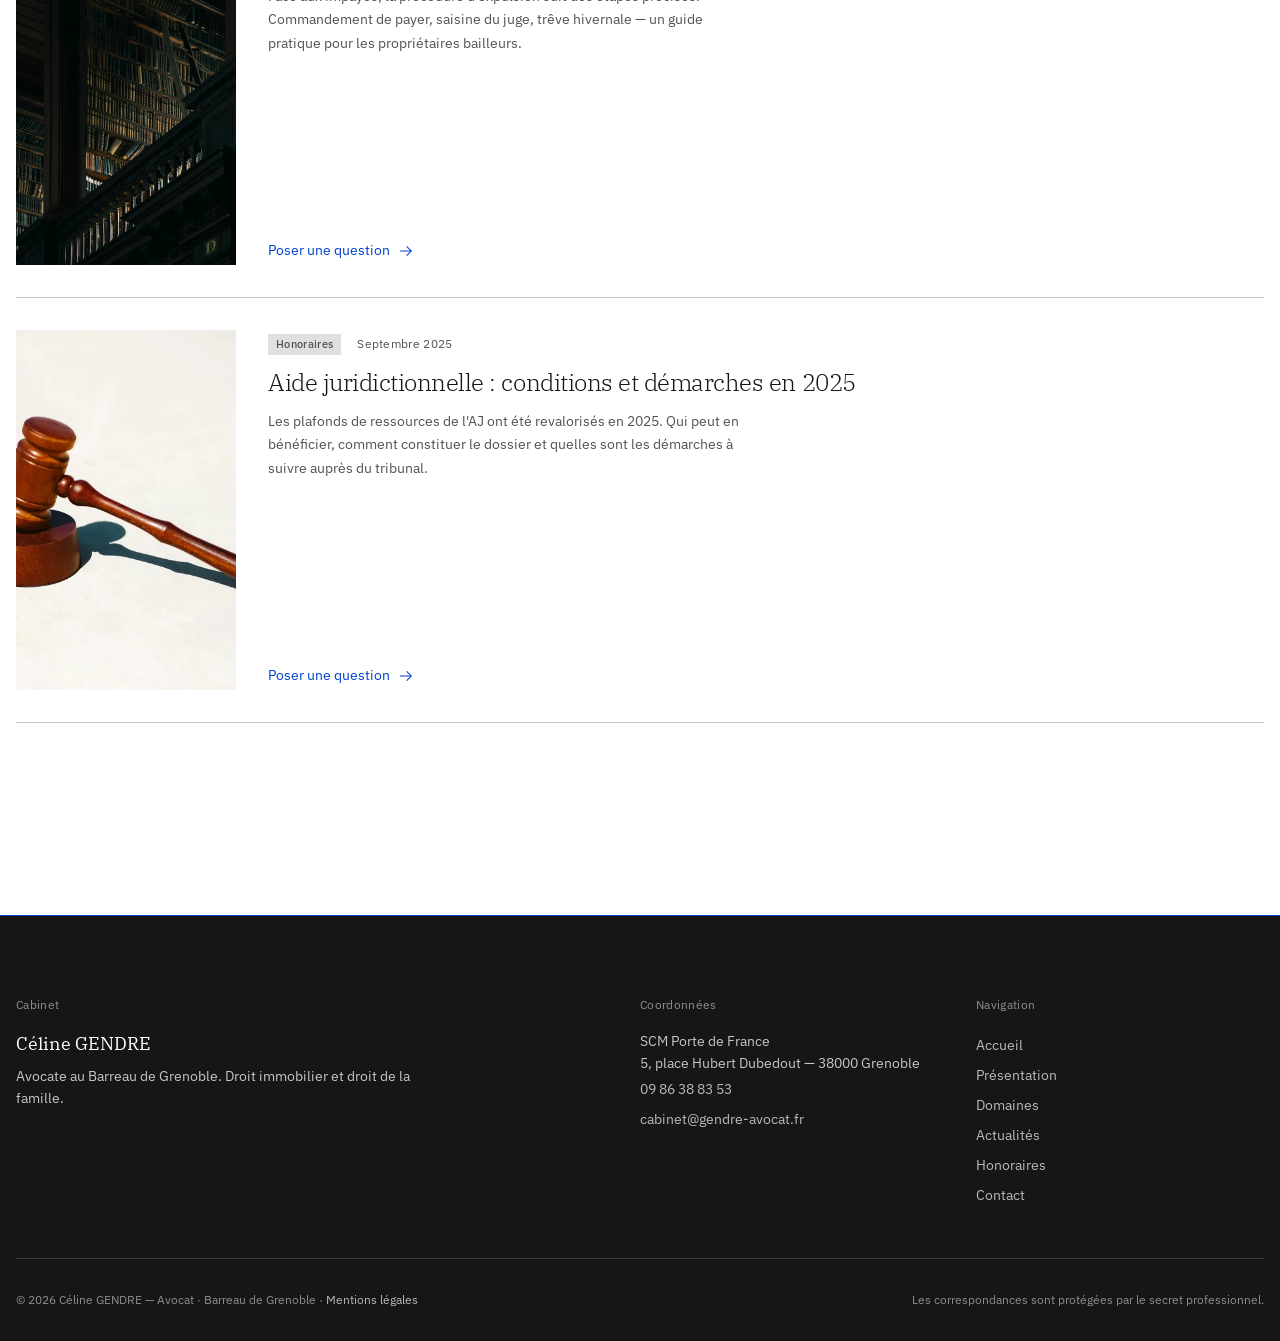
==== commit 794ab48c: "fix(critique): phone visibility, perf, hero variance, slop removal - carbon.css: header phone always" ====
--- a/actualites.html
+++ b/actualites.html
@@ -52,12 +52,14 @@
     content: '';
     position: absolute;
     left: 0; top: 0; bottom: 0;
-    width: 0;
+    width: 2px;
     background: var(--interactive);
-    transition: width 180ms cubic-bezier(0.16, 1, 0.3, 1);
+    transform: scaleX(0);
+    transform-origin: left center;
+    transition: transform 180ms cubic-bezier(0.16, 1, 0.3, 1);
     pointer-events: none;
   }
-  .actu-article:hover::before { width: 2px; }
+  .actu-article:hover::before { transform: scaleX(1); }
 
   .actu-article__thumb {
     width: 100%;
--- a/assets/carbon.css
+++ b/assets/carbon.css
@@ -300,15 +300,14 @@
   align-items: center;
   padding: 0 var(--sp-05);
   height: 64px;
-  background-color: transparent;
+  background-color: var(--interactive);
   color: #ffffff;
   font-size: 14px;
   border: none;
-  border-left: 1px solid var(--header-border);
   text-decoration: none;
 }
 .cds-header__action:hover {
-  background-color: var(--interactive);
+  background-color: var(--interactive-hover);
   color: #ffffff;
   text-decoration: none;
 }
@@ -710,6 +709,10 @@
 .hero__actions       { animation: hero-in 560ms 250ms var(--easing-entrance) both; }
 .page-hero__title    { animation: hero-in 560ms 60ms  var(--easing-entrance) both; }
 .page-hero__subtitle { animation: hero-in 540ms 140ms var(--easing-entrance) both; }
+.pres-header__title  { animation: hero-in 560ms 60ms  var(--easing-entrance) both; }
+.pres-header__sub    { animation: hero-in 540ms 140ms var(--easing-entrance) both; }
+.contact-hero__title { animation: hero-in 560ms 60ms  var(--easing-entrance) both; }
+.contact-hero__sub   { animation: hero-in 540ms 140ms var(--easing-entrance) both; }
 
 .js-reveal {
   opacity: 0;
@@ -728,3 +731,27 @@
     animation-range: 0 55vh;
   }
 }
+
+/* ---------- Sticky phone bar — mobile uniquement ---------- */
+.phone-sticky {
+  display: none;
+  align-items: center;
+  justify-content: center;
+  gap: var(--sp-04);
+  position: fixed;
+  bottom: 0; left: 0; right: 0;
+  height: 52px;
+  background: var(--interactive);
+  color: var(--text-on-color);
+  font-family: 'IBM Plex Mono', monospace;
+  font-size: 14px;
+  letter-spacing: 0.04em;
+  text-decoration: none;
+  z-index: 100;
+}
+.phone-sticky:hover, .phone-sticky:visited { color: var(--text-on-color); text-decoration: none; }
+.phone-sticky:active { background: var(--interactive-active); }
+@media (max-width: 671px) {
+  .phone-sticky { display: flex; }
+  body { padding-bottom: 52px; }
+}
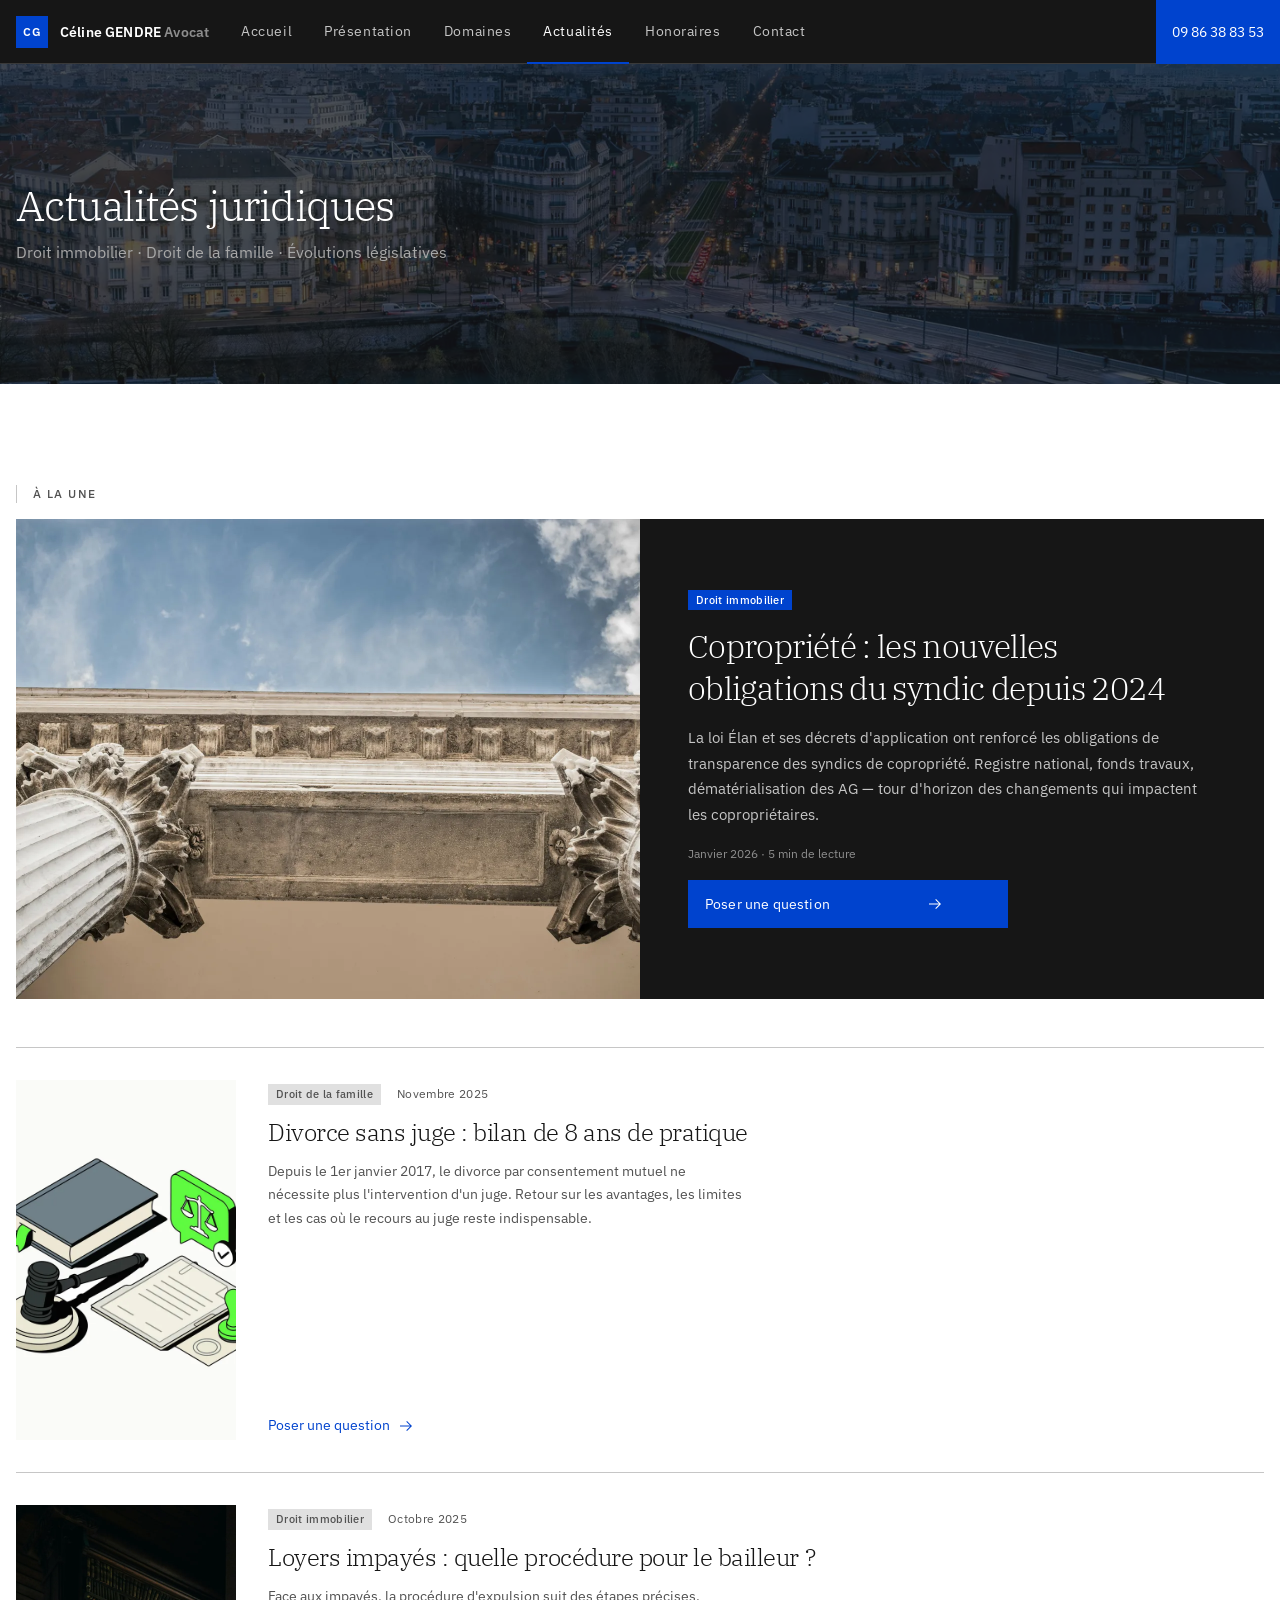
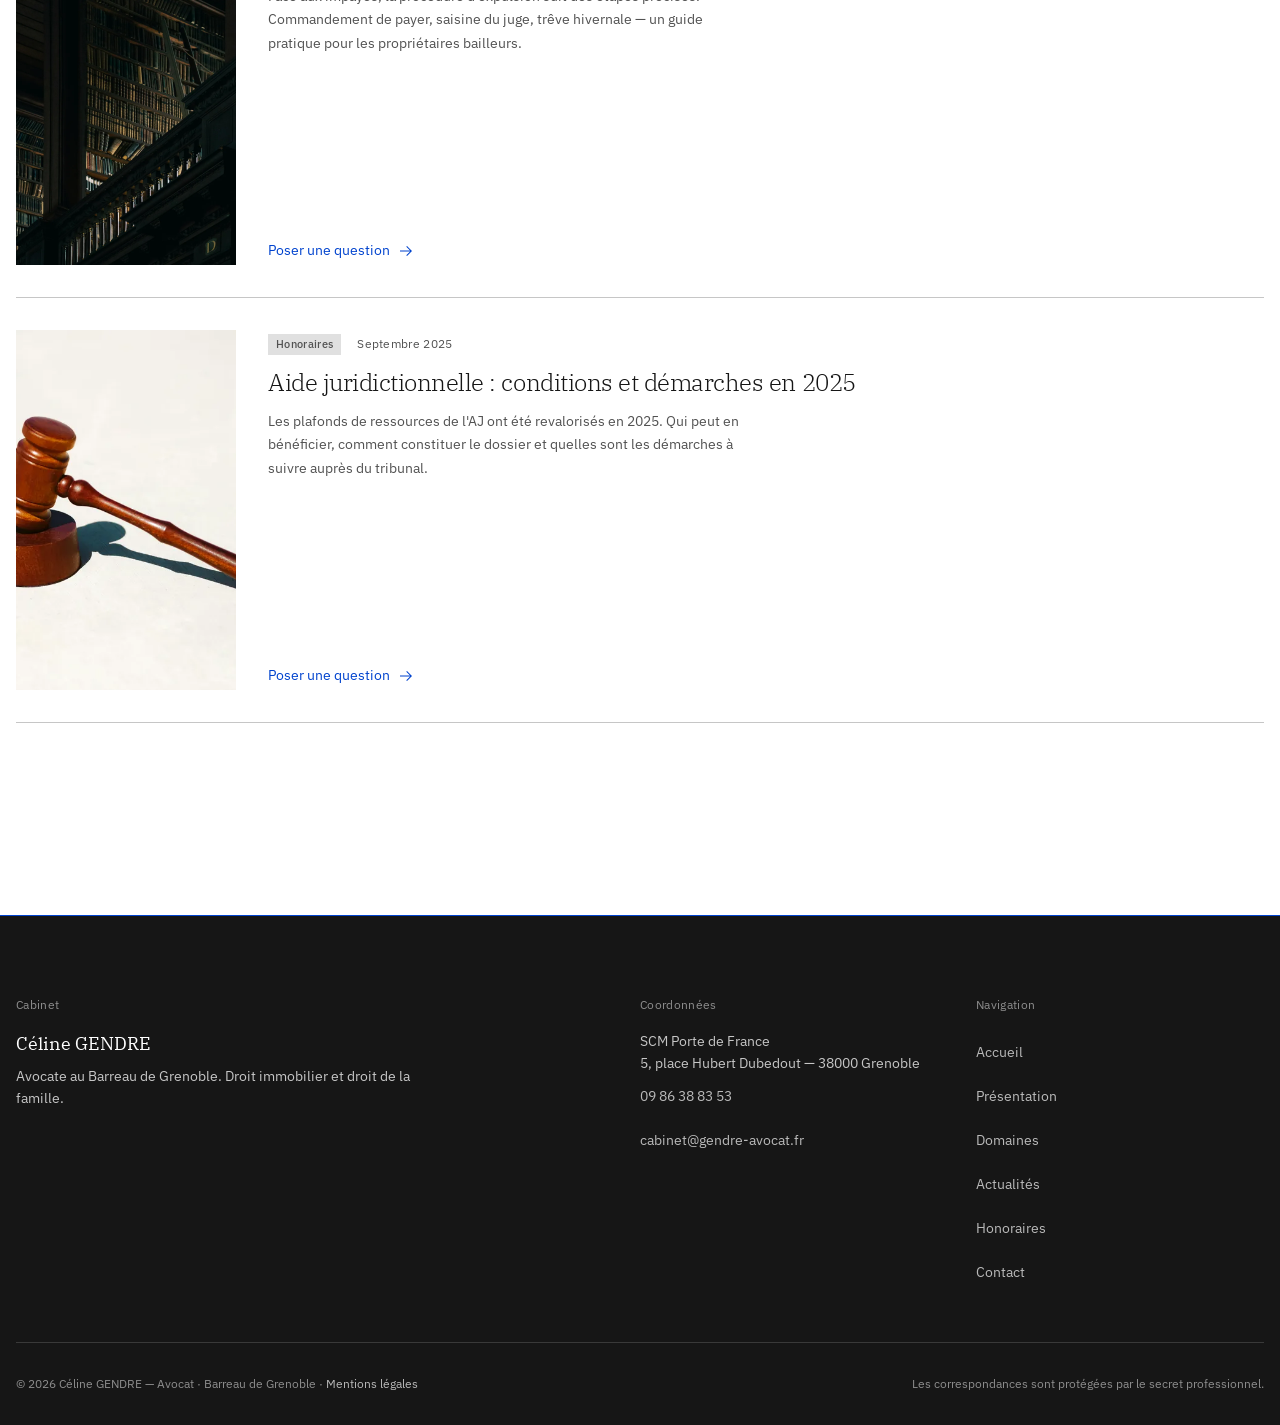
==== commit 506b6bf5: "fix(adapt): full mobile pass — breakpoints, touch targets, spacing carbon.css: - Hide header phone o" ====
--- a/actualites.html
+++ b/actualites.html
@@ -163,6 +163,15 @@
   }
   .actu-featured__excerpt { font-size: 15px; line-height: 1.7; color: var(--on-dark-mute); }
   .actu-featured__meta { font-size: 12px; color: var(--on-dark-subtle); }
+
+  /* ---- Mobile overrides ---- */
+  @media (max-width: 671px) {
+    .actu-section { padding: var(--sp-09) 0; }
+    .actu-featured { margin-bottom: var(--sp-07); }
+    .actu-featured__img { aspect-ratio: 16/9; }
+    .actu-featured__body { padding: var(--sp-07); }
+    .actu-article { padding: var(--sp-06) 0; }
+  }
 </style>
 </head>
 <body>
--- a/assets/carbon.css
+++ b/assets/carbon.css
@@ -327,12 +327,8 @@
 .cds-header__menu-toggle:hover { background-color: var(--header-hover); }
 
 @media (max-width: 671px) {
-  .cds-header__action {
-    padding: 0 var(--sp-03);
-    font-size: 12px;
-    letter-spacing: -0.01em;
-    border-left: none;
-  }
+  /* Sticky bar remplace le bouton téléphone dans le header */
+  .cds-header__action { display: none; }
 }
 
 @media (max-width: 1055px) {
@@ -584,7 +580,7 @@
   color: var(--on-dark-mute);
 }
 .cds-footer__col ul { list-style: none; padding: 0; margin: 0; display: flex; flex-direction: column; gap: 0; }
-.cds-footer__col li a { display: inline-block; padding: var(--sp-02) 0; line-height: 22px; }
+.cds-footer__col li a { display: flex; align-items: center; min-height: 44px; line-height: 22px; }
 
 .cds-footer__brand-name {
   color: #ffffff;
@@ -732,6 +728,11 @@
   }
 }
 
+/* Footer mobile */
+@media (max-width: 671px) {
+  .cds-footer { padding-top: var(--sp-09); margin-top: var(--sp-09); }
+}
+
 /* ---------- Sticky phone bar — mobile uniquement ---------- */
 .phone-sticky {
   display: none;
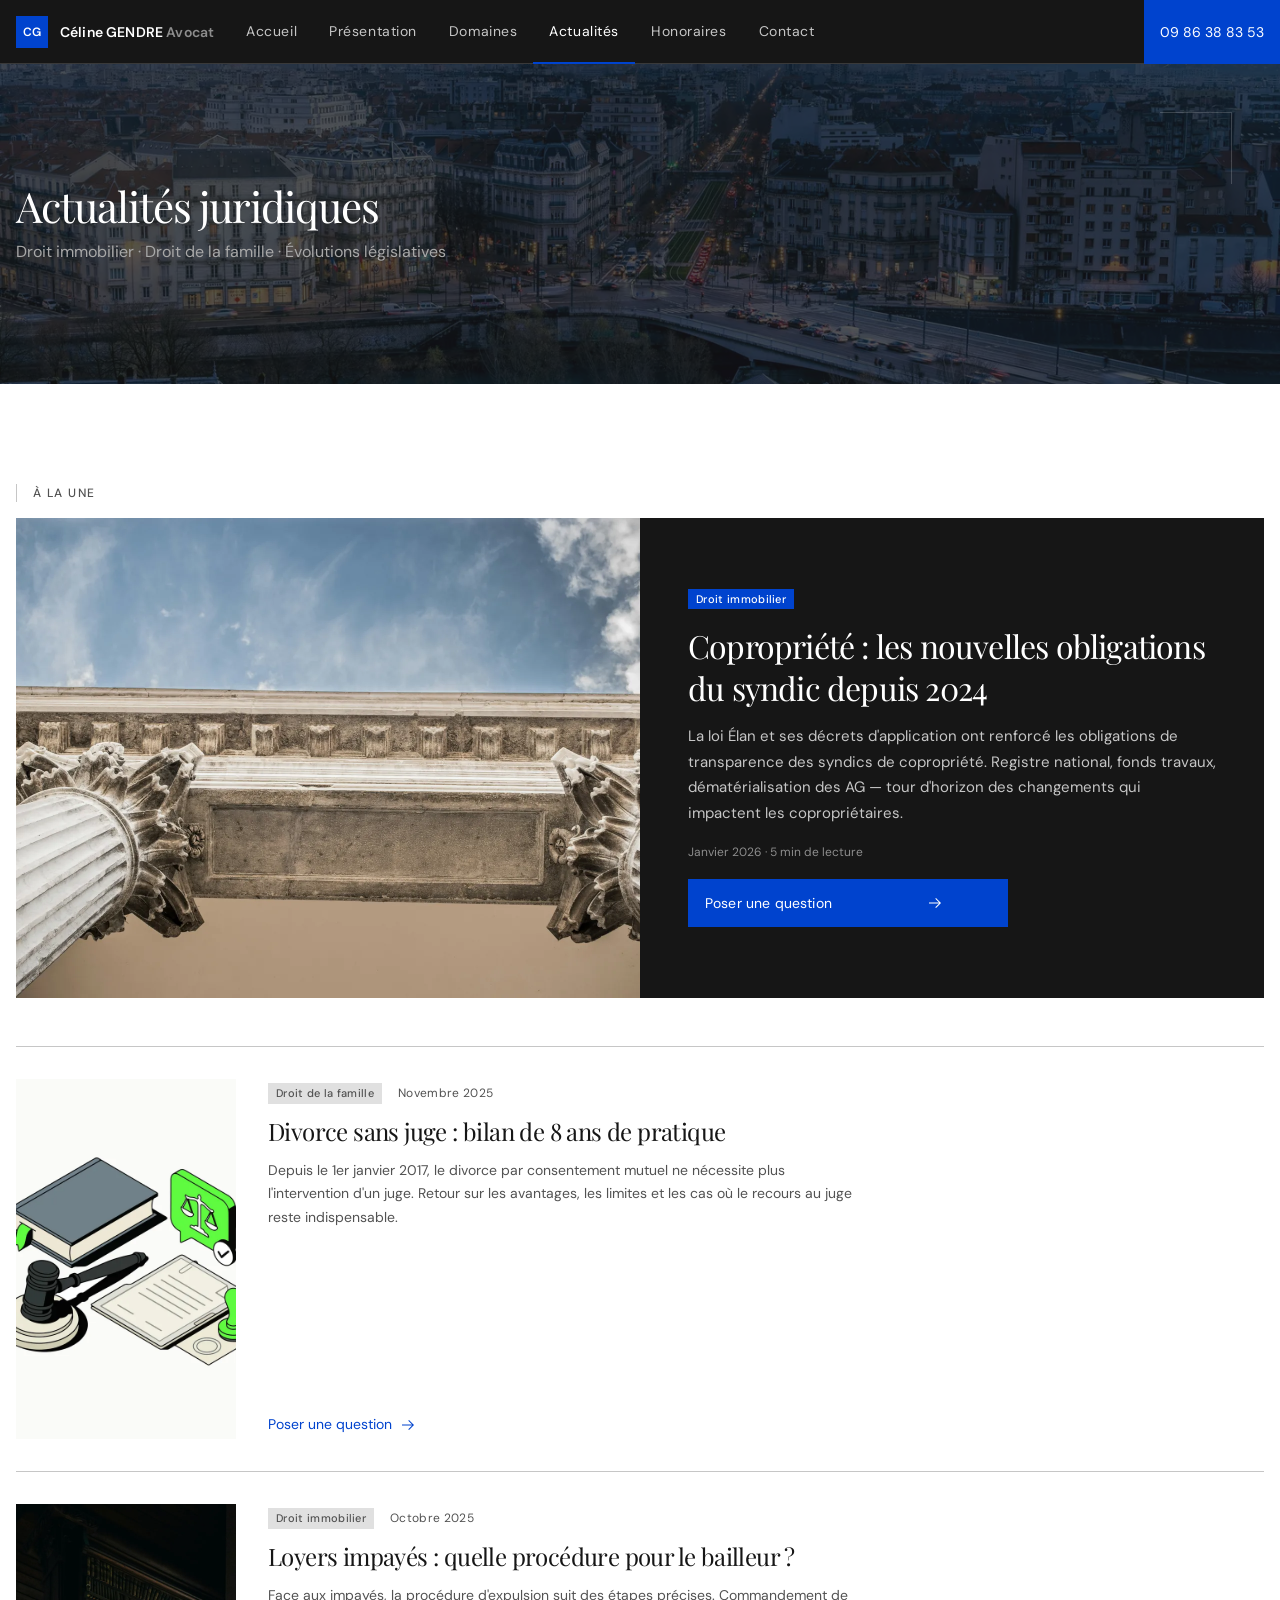
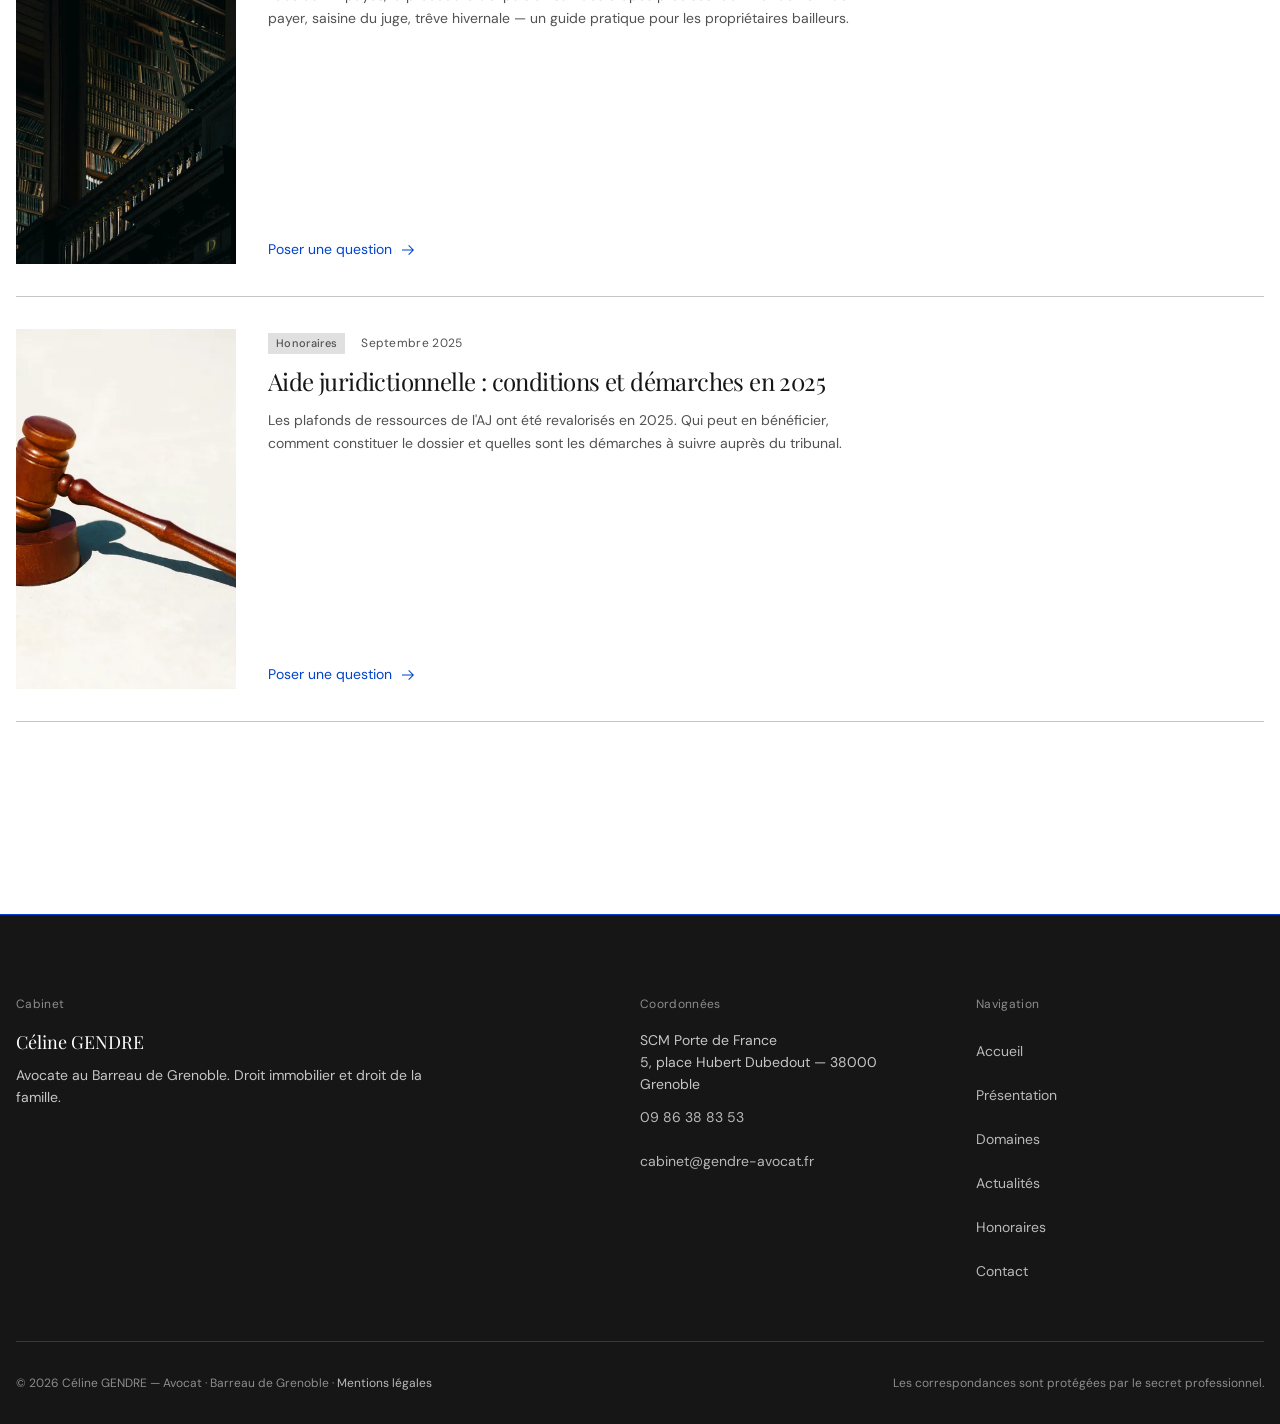
==== commit 7a384980: "feat: typeset + shape pass — Playfair Display, DM Sans, geometric accents - Replace IBM Plex Serif w" ====
--- a/actualites.html
+++ b/actualites.html
@@ -19,7 +19,7 @@
   .page-hero::before { content:''; position:absolute; inset:0; background:var(--overlay-dark); }
   .page-hero > .cds-container { position:relative; z-index:1; }
   @media (max-width:671px){ .page-hero { min-height:200px; } }
-  .page-hero__title { font-family:'IBM Plex Serif', Georgia, serif; font-size: clamp(28px, 5vw, 42px); line-height:1.15; font-weight:300; color:var(--text-on-color); margin-bottom:var(--sp-03); }
+  .page-hero__title { font-family:'Playfair Display', Georgia, serif; font-size: clamp(28px, 5vw, 42px); line-height:1.15; font-weight:300; color:var(--text-on-color); margin-bottom:var(--sp-03); }
   .page-hero__subtitle { font-size:16px; color:var(--text-placeholder); }
 
   /* ---- Liste articles ---- */
@@ -39,7 +39,8 @@
     border-top: 1px solid var(--border-subtle);
     color: var(--text-primary);
     position: relative;
-    transition: background-color 180ms cubic-bezier(0.16, 1, 0.3, 1);
+    overflow: hidden;
+    transition: background-color 220ms cubic-bezier(0.16, 1, 0.3, 1);
   }
   .actu-article:last-child { border-bottom: 1px solid var(--border-subtle); }
   .actu-article:hover { background: var(--layer-01); color: var(--text-primary); }
@@ -66,7 +67,9 @@
     aspect-ratio: 4/3;
     object-fit: cover;
     display: block;
-  }
+    transition: transform 400ms cubic-bezier(0.16, 1, 0.3, 1);
+  }
+  .actu-article:hover .actu-article__thumb { transform: scale(1.05); }
   @media (max-width: 671px) { .actu-article__thumb { aspect-ratio: 16/9; } }
 
   .actu-article__content {
@@ -94,7 +97,7 @@
     font-weight: 500;
   }
   .actu-article__title {
-    font-family: 'IBM Plex Serif', Georgia, serif;
+    font-family: 'Playfair Display', Georgia, serif;
     font-size: clamp(18px, 2vw, 24px);
     font-weight: 300;
     line-height: 1.3;
@@ -155,7 +158,7 @@
     width: fit-content;
   }
   .actu-featured__title {
-    font-family: 'IBM Plex Serif', Georgia, serif;
+    font-family: 'Playfair Display', Georgia, serif;
     font-size: clamp(22px, 3vw, 32px);
     font-weight: 300;
     line-height: 1.3;
--- a/assets/carbon.css
+++ b/assets/carbon.css
@@ -3,15 +3,10 @@
    Cabinet Céline GENDRE — Avocat au Barreau de Grenoble
    ========================================================= */
 
-/* IBM Plex — auto-hébergé (RGPD compliant, pas de dépendance Google) */
-@font-face { font-family:'IBM Plex Sans';  src:url('fonts/ibm-plex-sans-300.woff2') format('woff2'); font-weight:300; font-style:normal; font-display:swap; }
-@font-face { font-family:'IBM Plex Sans';  src:url('fonts/ibm-plex-sans-400.woff2') format('woff2'); font-weight:400; font-style:normal; font-display:swap; }
-@font-face { font-family:'IBM Plex Sans';  src:url('fonts/ibm-plex-sans-500.woff2') format('woff2'); font-weight:500; font-style:normal; font-display:swap; }
-@font-face { font-family:'IBM Plex Sans';  src:url('fonts/ibm-plex-sans-600.woff2') format('woff2'); font-weight:600; font-style:normal; font-display:swap; }
-@font-face { font-family:'IBM Plex Serif'; src:url('fonts/ibm-plex-serif-300.woff2') format('woff2'); font-weight:300; font-style:normal; font-display:swap; }
-@font-face { font-family:'IBM Plex Serif'; src:url('fonts/ibm-plex-serif-400.woff2') format('woff2'); font-weight:400; font-style:normal; font-display:swap; }
-@font-face { font-family:'IBM Plex Serif'; src:url('fonts/ibm-plex-serif-500.woff2') format('woff2'); font-weight:500; font-style:normal; font-display:swap; }
-@font-face { font-family:'IBM Plex Serif'; src:url('fonts/ibm-plex-serif-600.woff2') format('woff2'); font-weight:600; font-style:normal; font-display:swap; }
+/* Playfair Display + DM Sans — Google Fonts */
+@import url('https://fonts.googleapis.com/css2?family=DM+Sans:ital,wght@0,300;0,400;0,500;0,600;1,400&family=Playfair+Display:ital,wght@0,400;0,500;0,600;1,400&display=swap');
+
+/* IBM Plex Mono — auto-hébergé */
 @font-face { font-family:'IBM Plex Mono';  src:url('fonts/ibm-plex-mono-400.woff2') format('woff2'); font-weight:400; font-style:normal; font-display:swap; }
 @font-face { font-family:'IBM Plex Mono';  src:url('fonts/ibm-plex-mono-500.woff2') format('woff2'); font-weight:500; font-style:normal; font-display:swap; }
 
@@ -25,7 +20,7 @@
 html, body { margin: 0; padding: 0; }
 
 body {
-  font-family: 'IBM Plex Sans', 'Helvetica Neue', Arial, sans-serif;
+  font-family: 'DM Sans', 'Helvetica Neue', Arial, sans-serif;
   font-size: 16px;
   line-height: 1.5;
   color: var(--text-primary);
@@ -105,7 +100,7 @@
   --overlay-dark: rgba(22, 22, 22, 0.72);
 
   /* Header interaction */
-  --header-hover: var(--header-hover);
+  --header-hover: rgba(255, 255, 255, 0.08);
   --btn-secondary-hover: #4c4c4c;
 
   /* Grid */
@@ -154,13 +149,13 @@
   color: var(--text-primary);
 }
 
-p { margin: 0; line-height: 1.75; }
+p { margin: 0; line-height: 1.75; overflow-wrap: break-word; }
 
 /* Titres serif — affinage éditorial global */
 h1, h2, h3, h4, h5, h6,
 .t-heading-04, .t-heading-05, .t-heading-06, .t-heading-07,
 .t-display-01, .t-display-02 {
-  letter-spacing: -0.02em;
+  letter-spacing: -0.025em;
 }
 
 /* ---------- Layout : grille 16 colonnes ---------- */
@@ -341,9 +336,25 @@
     flex-direction: column;
     background-color: var(--header-bg);
     border-bottom: 1px solid var(--header-border);
-    display: none;
+    /* Slide + fade instead of display:none — GPU composited */
+    display: flex;
+    opacity: 0;
+    visibility: hidden;
+    pointer-events: none;
+    transform: translateY(-8px);
+    transition: opacity 200ms cubic-bezier(0.16, 1, 0.3, 1),
+                transform 200ms cubic-bezier(0.16, 1, 0.3, 1),
+                visibility 0ms linear 200ms;
   }
-  .cds-header__nav[data-open="true"] { display: flex; }
+  .cds-header__nav[data-open="true"] {
+    opacity: 1;
+    visibility: visible;
+    pointer-events: auto;
+    transform: translateY(0);
+    transition: opacity 260ms cubic-bezier(0.16, 1, 0.3, 1),
+                transform 260ms cubic-bezier(0.16, 1, 0.3, 1),
+                visibility 0ms linear;
+  }
   .cds-header__nav a {
     height: 48px;
     border-bottom: 1px solid var(--header-border);
@@ -374,14 +385,23 @@
   border-radius: 0;
   cursor: pointer;
   text-decoration: none;
-  transition: background-color var(--dur-fast-01) var(--easing-standard),
-              border-color var(--dur-fast-01) var(--easing-standard),
-              color var(--dur-fast-01) var(--easing-standard),
-              transform 100ms var(--easing-standard);
+  transition: background-color 150ms cubic-bezier(0.16, 1, 0.3, 1),
+              border-color 150ms cubic-bezier(0.16, 1, 0.3, 1),
+              color 150ms cubic-bezier(0.16, 1, 0.3, 1),
+              transform 220ms cubic-bezier(0.16, 1, 0.3, 1),
+              box-shadow 220ms cubic-bezier(0.16, 1, 0.3, 1);
   max-width: min(320px, 100%);
 }
-.cds-btn:hover { text-decoration: none; }
-.cds-btn:active { transform: scale(0.98); }
+.cds-btn:hover {
+  text-decoration: none;
+  transform: translateY(-2px);
+  box-shadow: 0 6px 20px rgba(0, 0, 0, 0.14);
+}
+.cds-btn:active {
+  transform: translateY(1px) scale(0.98);
+  box-shadow: none;
+  transition-duration: 80ms;
+}
 
 .cds-btn__icon {
   flex: 0 0 auto;
@@ -588,7 +608,7 @@
   font-weight: 400;
   letter-spacing: 0;
   margin-bottom: var(--sp-03);
-  font-family: 'IBM Plex Serif', Georgia, serif;
+  font-family: 'Playfair Display', Georgia, serif;
 }
 .cds-footer__tagline {
   color: var(--on-dark-subtle);
@@ -665,6 +685,8 @@
   font-size: 16px;
   line-height: 24px;
   color: var(--text-primary);
+  min-width: 0;
+  overflow-wrap: break-word;
 }
 
 /* ---------- Ancres — scroll-margin pour header sticky 64px ---------- */
@@ -696,25 +718,28 @@
 /* ---------- Animations site ---------- */
 
 @keyframes hero-in {
-  from { opacity: 0; transform: translateY(14px); }
+  from { opacity: 0; transform: translateY(22px); }
   to   { opacity: 1; transform: translateY(0); }
 }
-.hero__eyebrow       { animation: hero-in 540ms var(--easing-entrance) both; }
-.hero__title         { animation: hero-in 600ms 70ms  var(--easing-entrance) both; }
-.hero__subtitle      { animation: hero-in 580ms 160ms var(--easing-entrance) both; }
-.hero__actions       { animation: hero-in 560ms 250ms var(--easing-entrance) both; }
-.page-hero__title    { animation: hero-in 560ms 60ms  var(--easing-entrance) both; }
-.page-hero__subtitle { animation: hero-in 540ms 140ms var(--easing-entrance) both; }
-.pres-header__title  { animation: hero-in 560ms 60ms  var(--easing-entrance) both; }
-.pres-header__sub    { animation: hero-in 540ms 140ms var(--easing-entrance) both; }
-.contact-hero__title { animation: hero-in 560ms 60ms  var(--easing-entrance) both; }
-.contact-hero__sub   { animation: hero-in 540ms 140ms var(--easing-entrance) both; }
+
+/* Expo-out stagger — each element settles decisively */
+.hero__eyebrow       { animation: hero-in 640ms cubic-bezier(0.16, 1, 0.3, 1) both; }
+.hero__title         { animation: hero-in 740ms 80ms  cubic-bezier(0.16, 1, 0.3, 1) both; }
+.hero__subtitle      { animation: hero-in 680ms 190ms cubic-bezier(0.16, 1, 0.3, 1) both; }
+.hero__actions       { animation: hero-in 640ms 300ms cubic-bezier(0.16, 1, 0.3, 1) both; }
+.hero__call          { animation: hero-in 600ms 400ms cubic-bezier(0.16, 1, 0.3, 1) both; }
+.page-hero__title    { animation: hero-in 680ms 60ms  cubic-bezier(0.16, 1, 0.3, 1) both; }
+.page-hero__subtitle { animation: hero-in 640ms 170ms cubic-bezier(0.16, 1, 0.3, 1) both; }
+.pres-header__title  { animation: hero-in 680ms 60ms  cubic-bezier(0.16, 1, 0.3, 1) both; }
+.pres-header__sub    { animation: hero-in 640ms 170ms cubic-bezier(0.16, 1, 0.3, 1) both; }
+.contact-hero__title { animation: hero-in 680ms 60ms  cubic-bezier(0.16, 1, 0.3, 1) both; }
+.contact-hero__sub   { animation: hero-in 640ms 170ms cubic-bezier(0.16, 1, 0.3, 1) both; }
 
 .js-reveal {
   opacity: 0;
-  transform: translateY(18px);
-  transition: opacity 440ms var(--easing-entrance),
-              transform 440ms var(--easing-entrance);
+  transform: translateY(26px);
+  transition: opacity 600ms cubic-bezier(0.16, 1, 0.3, 1),
+              transform 600ms cubic-bezier(0.16, 1, 0.3, 1);
 }
 .js-reveal.is-visible { opacity: 1; transform: translateY(0); }
 
@@ -728,6 +753,24 @@
   }
 }
 
+/* Hero corner bracket — top-right geometric accent */
+.hero, .page-hero { position: relative; overflow: hidden; }
+.hero::after, .page-hero::after {
+  content: '';
+  position: absolute;
+  top: var(--sp-09);
+  right: var(--sp-09);
+  width: 72px;
+  height: 72px;
+  border-top: 1px solid rgba(255, 255, 255, 0.18);
+  border-right: 1px solid rgba(255, 255, 255, 0.18);
+  pointer-events: none;
+  z-index: 1;
+}
+@media (max-width: 671px) {
+  .hero::after, .page-hero::after { width: 48px; height: 48px; top: var(--sp-07); right: var(--sp-07); }
+}
+
 /* Footer mobile */
 @media (max-width: 671px) {
   .cds-footer { padding-top: var(--sp-09); margin-top: var(--sp-09); }
@@ -735,7 +778,7 @@
 
 /* ---------- Sticky phone bar — mobile uniquement ---------- */
 .phone-sticky {
-  display: none;
+  display: flex;
   align-items: center;
   justify-content: center;
   gap: var(--sp-04);
@@ -749,10 +792,21 @@
   letter-spacing: 0.04em;
   text-decoration: none;
   z-index: 100;
-}
+  /* Slide up from below on first load */
+  transform: translateY(100%);
+  transition: transform 440ms cubic-bezier(0.16, 1, 0.3, 1),
+              background-color 150ms cubic-bezier(0.16, 1, 0.3, 1);
+}
+.phone-sticky.is-visible { transform: translateY(0); }
 .phone-sticky:hover, .phone-sticky:visited { color: var(--text-on-color); text-decoration: none; }
 .phone-sticky:active { background: var(--interactive-active); }
-@media (max-width: 671px) {
-  .phone-sticky { display: flex; }
-  body { padding-bottom: 52px; }
-}
+@media (min-width: 672px) { .phone-sticky { display: none; } }
+@media (max-width: 671px) { body { padding-bottom: 52px; } }
+
+/* ---------- Overflow hardening — grid/flex text children ---------- */
+/* min-width: 0 prevents flex/grid children from overflowing below content-size */
+.actu-article__content,
+.bio__content,
+.bio__portrait-wrap,
+.contact-info,
+.hon-aj__notice { min-width: 0; overflow-wrap: break-word; }
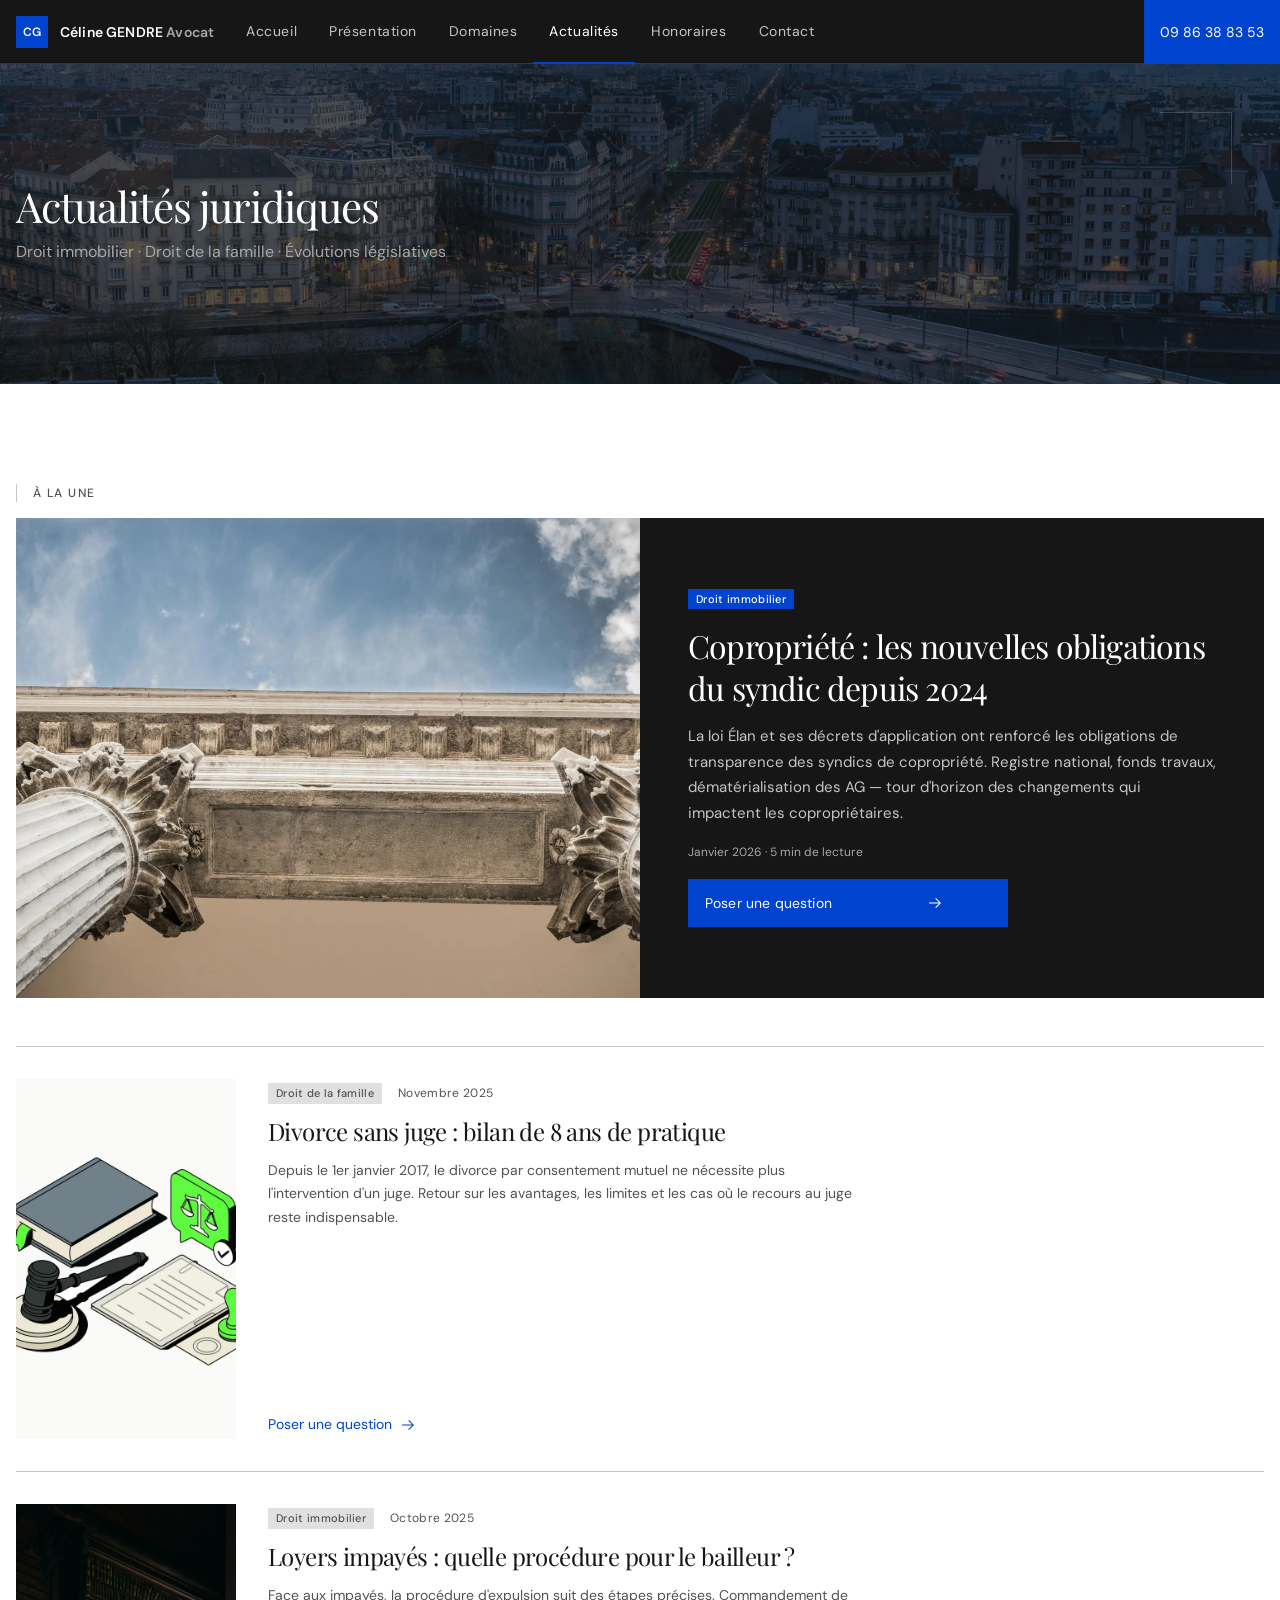
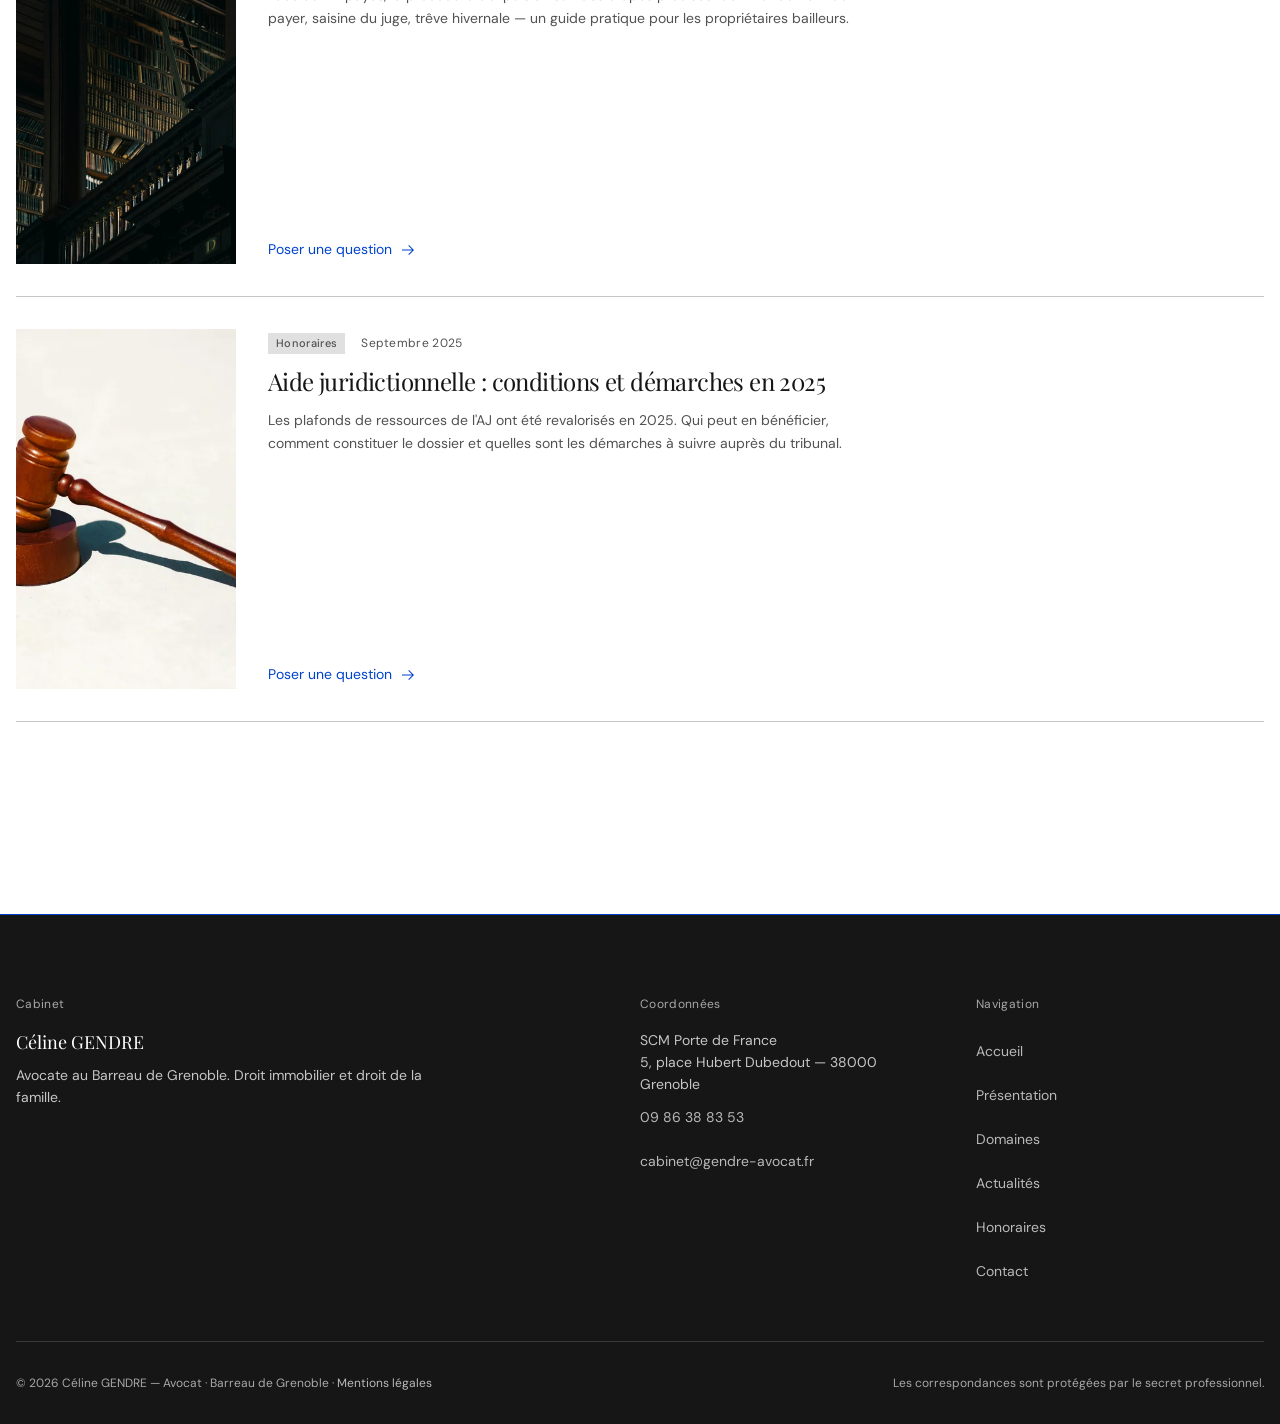
==== commit b721aa65: "fix(polish): audit fixes — a11y, theming, performance - Raise --on-dark-subtle #8d8d8d → #a8a8a8 (co" ====
--- a/actualites.html
+++ b/actualites.html
@@ -188,7 +188,7 @@
       <span>Céline GENDRE&nbsp;<span style="color:var(--on-dark-subtle);">Avocat</span></span>
     </a>
     <button class="cds-header__menu-toggle" data-menu-toggle aria-label="Menu" aria-expanded="false">
-      <svg width="20" height="20" viewBox="0 0 32 32" fill="currentColor"><rect x="4" y="8" width="24" height="2"/><rect x="4" y="15" width="24" height="2"/><rect x="4" y="22" width="24" height="2"/></svg>
+      <svg aria-hidden="true" width="20" height="20" viewBox="0 0 32 32" fill="currentColor"><rect x="4" y="8" width="24" height="2"/><rect x="4" y="15" width="24" height="2"/><rect x="4" y="22" width="24" height="2"/></svg>
     </button>
     <nav class="cds-header__nav" aria-label="Navigation principale">
       <a href="index.html">Accueil</a>
@@ -218,7 +218,7 @@
 
       <!-- Article vedette -->
       <article class="actu-featured">
-        <img class="actu-featured__img" src="assets/images/image-6.webp" alt="Réforme du droit de la copropriété" width="640" height="480" loading="eager" />
+        <img class="actu-featured__img" src="assets/images/image-6.webp" alt="Réforme du droit de la copropriété" width="640" height="480" loading="lazy" />
         <div class="actu-featured__body">
           <span class="actu-featured__tag">Droit immobilier</span>
           <h2 class="actu-featured__title">Copropriété : les nouvelles obligations du syndic depuis 2024</h2>
@@ -226,7 +226,7 @@
           <p class="actu-featured__meta">Janvier 2026 · 5 min de lecture</p>
           <a class="cds-btn cds-btn--primary" href="contact.html">
             Poser une question
-            <svg class="cds-btn__icon" viewBox="0 0 32 32" fill="currentColor"><path d="M18 6l-1.43 1.39L24.15 15H4v2h20.15l-7.58 7.61L18 26l10-10z"/></svg>
+            <svg aria-hidden="true" class="cds-btn__icon" viewBox="0 0 32 32" fill="currentColor"><path d="M18 6l-1.43 1.39L24.15 15H4v2h20.15l-7.58 7.61L18 26l10-10z"/></svg>
           </a>
         </div>
       </article>
--- a/assets/carbon.css
+++ b/assets/carbon.css
@@ -94,7 +94,7 @@
 
   /* Texte sur fonds sombres */
   --on-dark-mute: #c6c6c6;
-  --on-dark-subtle: #8d8d8d;
+  --on-dark-subtle: #a8a8a8;
 
   /* Overlays */
   --overlay-dark: rgba(22, 22, 22, 0.72);
@@ -205,7 +205,7 @@
   top: 0;
   z-index: 50;
   background-color: var(--header-bg);
-  color: #ffffff;
+  color: var(--text-on-color);
   height: 64px;
   display: flex;
   align-items: stretch;
@@ -226,14 +226,14 @@
   align-items: center;
   padding: 0 var(--sp-05);
   height: 64px;
-  color: #ffffff;
+  color: var(--text-on-color);
   font-size: 14px;
   font-weight: 600;
   letter-spacing: 0.16px;
   text-decoration: none;
   white-space: nowrap;
 }
-.cds-header__brand:hover { color: #ffffff; text-decoration: none; background-color: var(--header-hover); }
+.cds-header__brand:hover { color: var(--text-on-color); text-decoration: none; background-color: var(--header-hover); }
 .cds-header__brand-mark {
   display: inline-block;
   width: 32px;
@@ -253,7 +253,7 @@
   font-size: 12px;
   letter-spacing: 0.5px;
   font-weight: 600;
-  color: #ffffff;
+  color: var(--text-on-color);
 }
 
 .cds-header__nav {
@@ -279,12 +279,12 @@
 }
 .cds-header__nav a:hover {
   background-color: var(--header-hover);
-  color: #ffffff;
+  color: var(--text-on-color);
   text-decoration: none;
   opacity: 1;
 }
 .cds-header__nav a[aria-current="page"] {
-  color: #ffffff;
+  color: var(--text-on-color);
   border-bottom-color: var(--interactive);
 }
 
@@ -296,14 +296,14 @@
   padding: 0 var(--sp-05);
   height: 64px;
   background-color: var(--interactive);
-  color: #ffffff;
+  color: var(--text-on-color);
   font-size: 14px;
   border: none;
   text-decoration: none;
 }
 .cds-header__action:hover {
   background-color: var(--interactive-hover);
-  color: #ffffff;
+  color: var(--text-on-color);
   text-decoration: none;
 }
 
@@ -316,7 +316,7 @@
   height: 64px;
   background: transparent;
   border: none;
-  color: #ffffff;
+  color: var(--text-on-color);
   padding: 0;
 }
 .cds-header__menu-toggle:hover { background-color: var(--header-hover); }
@@ -449,7 +449,7 @@
 /* a:visited (0,1,1) beat .cds-btn--primary (0,1,0) — compound selectors restore correct text color */
 a.cds-btn--primary:link, a.cds-btn--primary:visited { color: var(--text-on-color); }
 a.cds-btn--secondary:link, a.cds-btn--secondary:visited { color: var(--text-on-color); }
-a.cds-header__action:link, a.cds-header__action:visited { color: #ffffff; }
+a.cds-header__action:link, a.cds-header__action:visited { color: var(--text-on-color); }
 
 .cds-btn:focus-visible {
   outline: none;
@@ -572,8 +572,8 @@
   margin-top: var(--sp-12);
   border-top: 1px solid var(--interactive);
 }
-.cds-footer a { color: #ffffff; opacity: 0.7; transition: opacity 150ms var(--easing-standard); }
-.cds-footer a:hover { color: #ffffff; text-decoration: underline; opacity: 1; }
+.cds-footer a { color: var(--text-on-color); opacity: 0.7; transition: opacity 150ms var(--easing-standard); }
+.cds-footer a:hover { color: var(--text-on-color); text-decoration: underline; opacity: 1; }
 
 .cds-footer__grid {
   display: grid;
@@ -603,7 +603,7 @@
 .cds-footer__col li a { display: flex; align-items: center; min-height: 44px; line-height: 22px; }
 
 .cds-footer__brand-name {
-  color: #ffffff;
+  color: var(--text-on-color);
   font-size: 18px;
   font-weight: 400;
   letter-spacing: 0;
